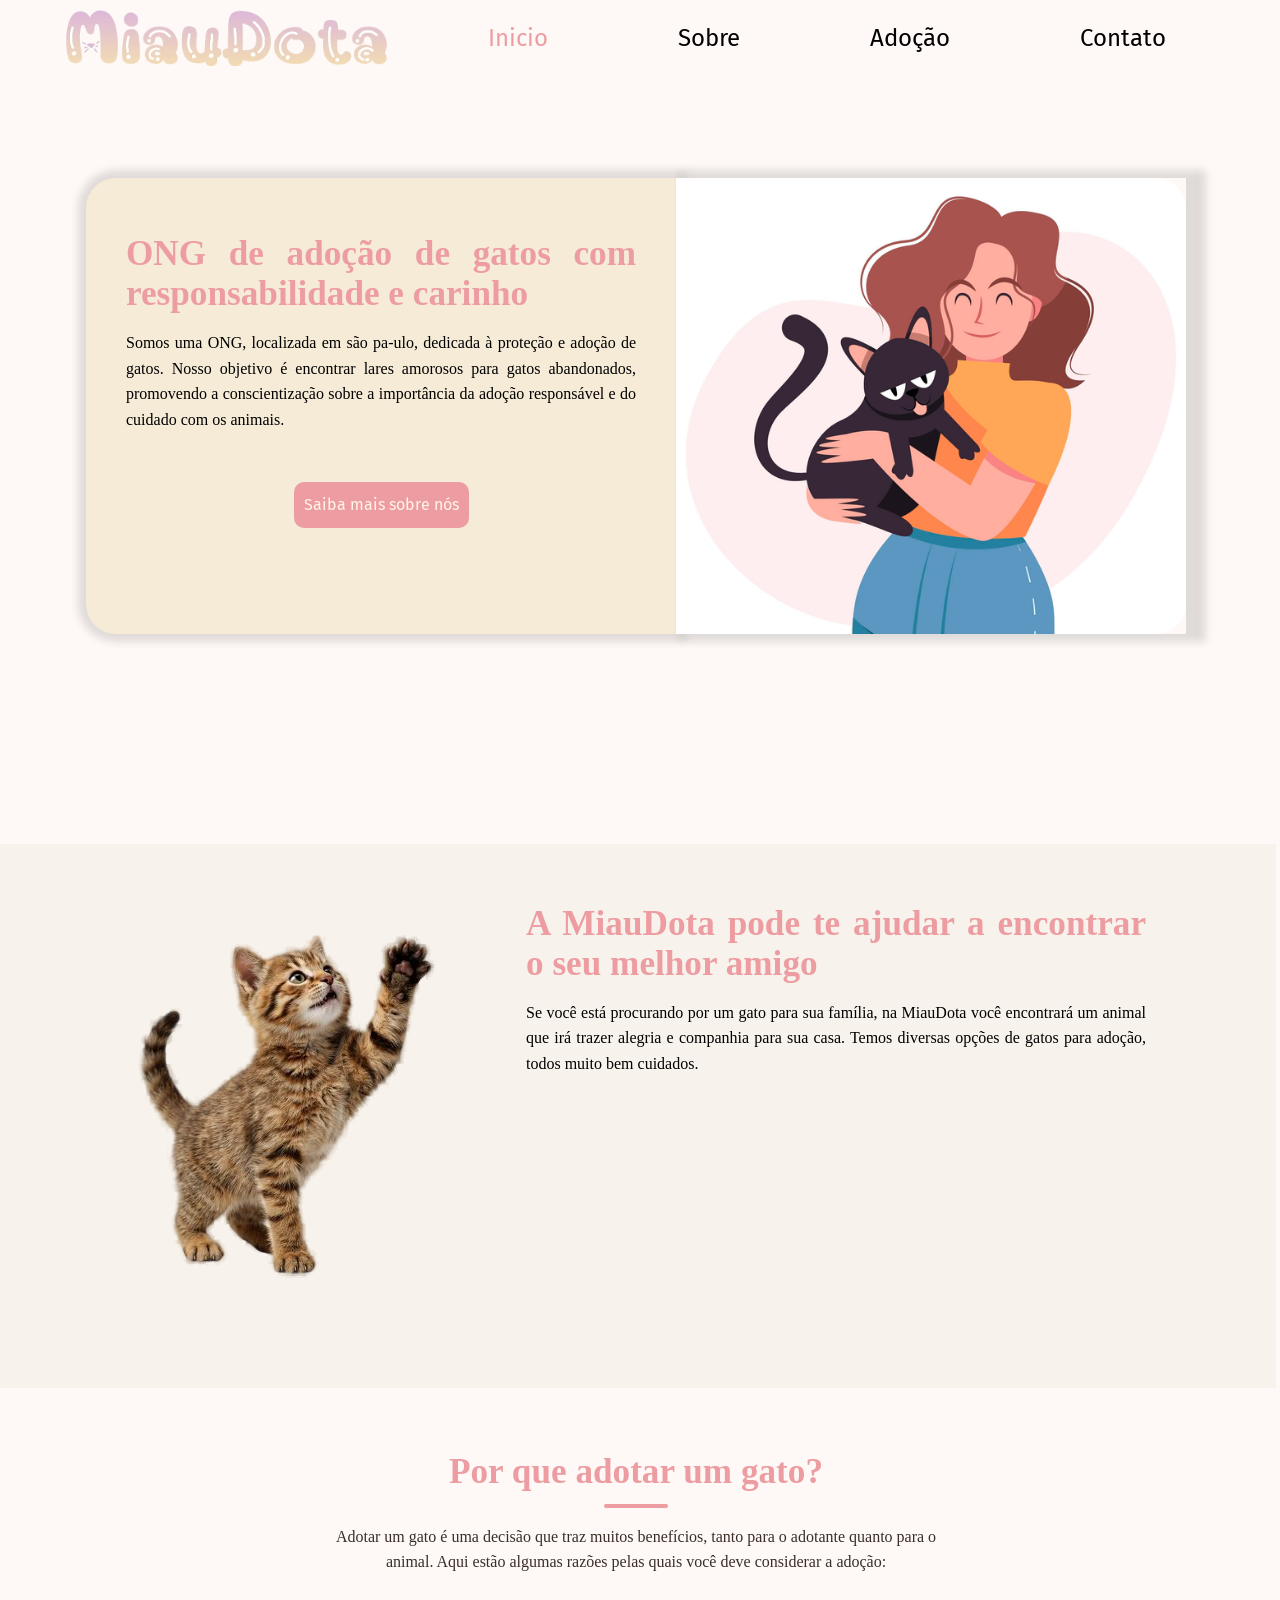
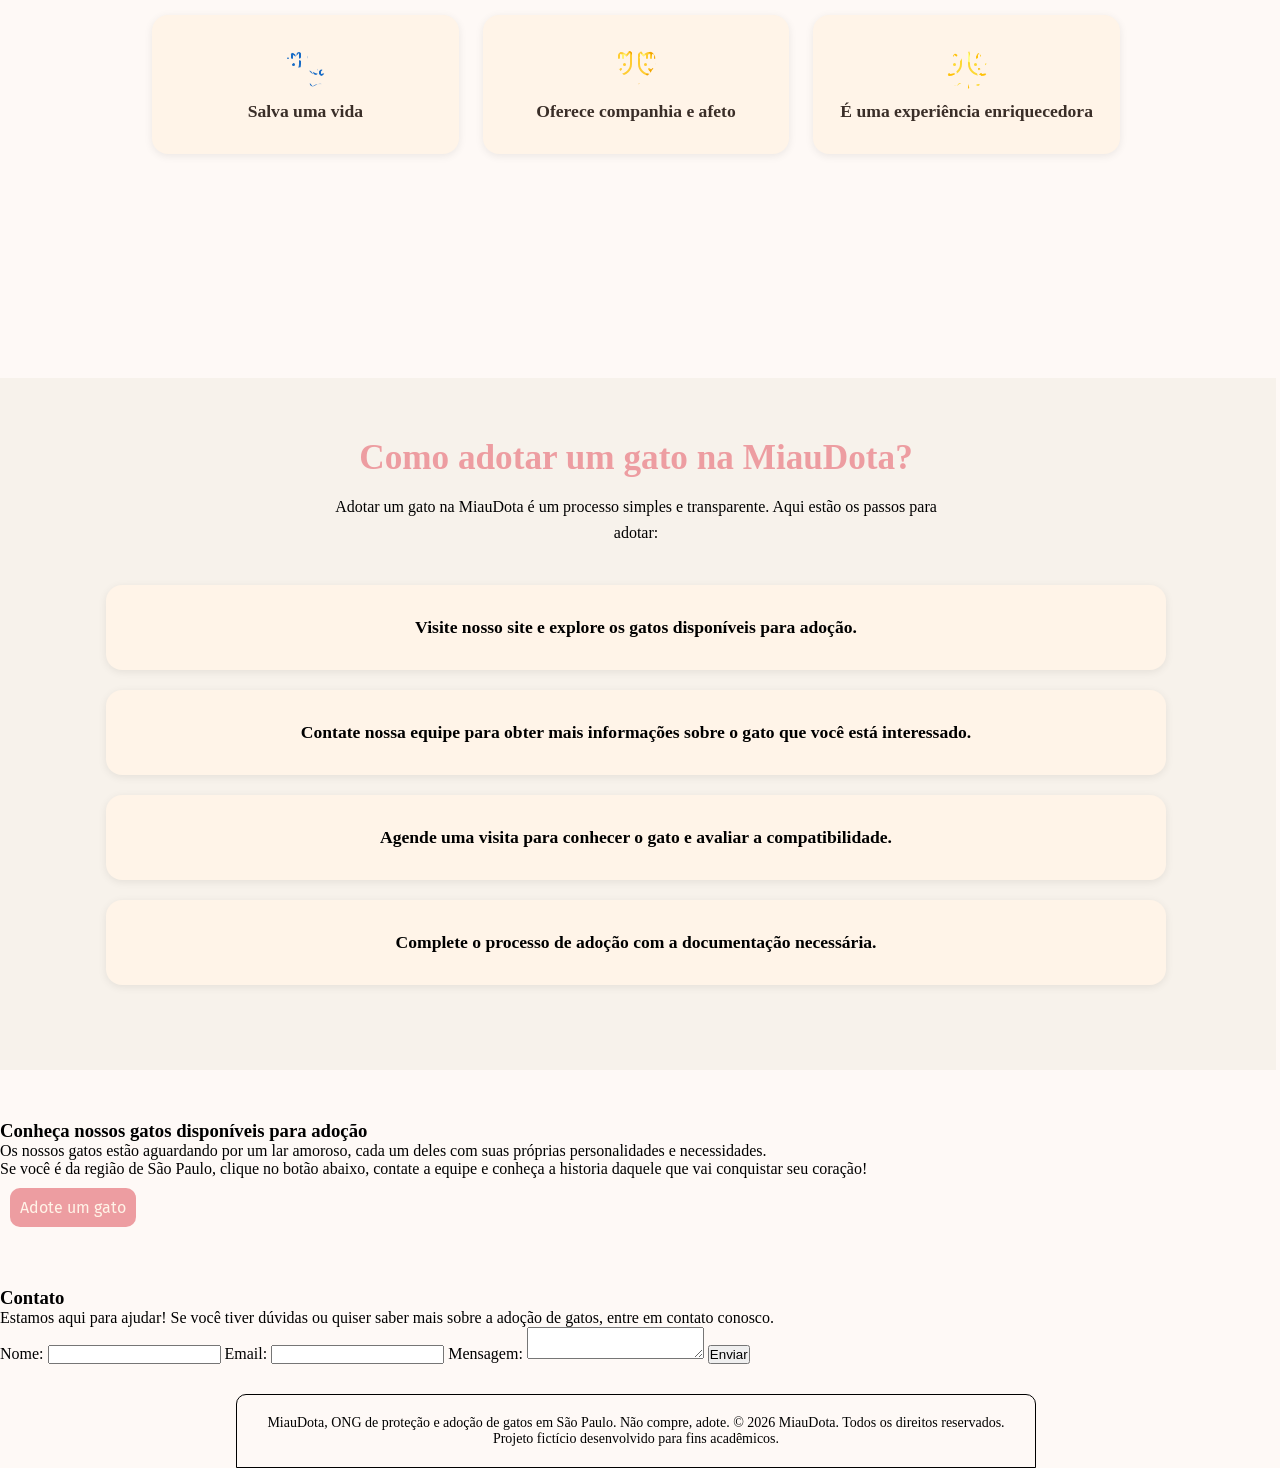
==== index.html @ e454726b "alt2" ====
<!DOCTYPE html>
<html lang="pt-br">
<head>
    <meta charset="UTF-8">
    <meta name="v+iewport" content="width=device-width, initial-scale=1.0">
    <title>Inicio | MiauDota</title>
    <link rel="stylesheet" href="/src/css/paginas/index.css">
    <script src="/src/js/paginas/index.js" defer></script>
</head>
<body>
    <header>
        <nav>
            <ul>
                <a href="/index.html">
                    <img src="src/assets/imagens/MiauDota.png" alt="Logo da MiauDota">
                </a>
                <li><a href="/index.html" id="inicio">Inicio</a></li>
                <li><a href="/src/paginas/sobre.html">Sobre</a></li>
                <li><a href="/src/paginas/adocao.html">Adoção</a></li>
                <li><a href="/src/paginas/contato.html">Contato</a></li>
            </ul>
        </nav>
    </header>
    <main>
        <section id="introducao">
            <div class="caixa-texto">
                <h3>ONG de adoção de gatos com responsabilidade e carinho</h3>
                <p>Somos uma ONG, localizada em são pa-ulo, dedicada à proteção e adoção de gatos. Nosso objetivo é encontrar lares amorosos para gatos abandonados, promovendo a conscientização sobre a importância da adoção responsável e do cuidado com os animais.</p>
                <p><a class="botao-decorativo" href="/src/paginas/sobre.html">Saiba mais sobre nós</a></p>
            </div>
            <div class="caixa-imagem">
                <img src="src/assets/imagens/abraco-gato.png">
            </div>
        </section>
        
        <section id="encontre-amigo">
            <div class="gato-curioso">
                <img src="src/assets/imagens/gato-curioso.jpg" alt="Gato curioso">
            </div>
            <div class="caixa-gato-curioso">
                <h3>A MiauDota pode te ajudar a encontrar o seu melhor amigo</h3>
                <p>Se você está procurando por um gato para sua família, na MiauDota você encontrará um animal que irá trazer alegria e companhia para sua casa. Temos diversas opções de gatos para adoção, todos muito bem cuidados.</p>
            </div>
        </section>

        <section id="por-que-adotar">
            <h3>Por que adotar um gato?</h3>
            <p>Adotar um gato é uma decisão que traz muitos benefícios, tanto para o adotante quanto para o animal. Aqui estão algumas razões pelas quais você deve considerar a adoção:</p>
            <ul>
                <li>Salva uma vida</li>
                <li>Oferece companhia e afeto</li>
                <li>É uma experiência enriquecedora</li>
            </ul>
        </section>

        <section id="como-adotar">
            <h3>Como adotar um gato na MiauDota?</h3>
            <p>Adotar um gato na MiauDota é um processo simples e transparente. Aqui estão os passos para adotar:</p>
            <ol>
                <div class="card">
                    <li>Visite nosso site e explore os gatos disponíveis para adoção.</li>
                </div>
                <div  class="card">
                    <li>Contate nossa equipe para obter mais informações sobre o gato que você está interessado.</li>
                </div>
                <div class="card">
                    <li>Agende uma visita para conhecer o gato e avaliar a compatibilidade.</li>
                </div>
                <div class="card">
                    <li>Complete o processo de adoção com a documentação necessária.</li>
                </div>
            </ol>
        </section>

        <section id="gatos-disponiveis">
            <h3>Conheça nossos gatos disponíveis para adoção</h3>
            <p>Os nossos gatos estão aguardando por um lar amoroso, cada um deles com suas próprias personalidades e necessidades.</p>
            <p>Se você é da região de São Paulo, clique no botão abaixo, contate a equipe e conheça a historia daquele que vai conquistar seu coração!</p>
            <a class="botao-decorativo" href="/src/paginas/adocao.html">Adote um gato</a>
        </section>

        <section id="entrar-contato">
            <h3>Contato</h3>
            <p>Estamos aqui para ajudar! Se você tiver dúvidas ou quiser saber mais sobre a adoção de gatos, entre em contato conosco.</p>
            <form action="/src/paginas/contato.html" method="POST">
                <label for="nome">Nome:</label>
                <input type="text" id="nome" name="nome" required>
                <label for="email">Email:</label>
                <input type="email" id="email" name="email" required>
                <label for="mensagem">Mensagem:</label>
                <textarea id="mensagem" name="mensagem" required></textarea>
                <button type="submit">Enviar</button>
            </form>
        </section>
    </main>
    <footer>
        <div class="final">
            <p id="direito"> MiauDota, ONG de proteção e adoção de gatos em São Paulo. Não compre, adote.
            &copy; 2026 MiauDota. Todos os direitos reservados. Projeto fictício desenvolvido para fins acadêmicos.</p>
        </div>
    </footer>
</body>
---- src/css/paginas/index.css ----
@import url('global.css');

section {
    margin-top: 50px;
}
#introducao{
    max-width: 1200px;
    width: 100%;
    text-align: center;
    margin: 0 auto;
    display: flex;
    border-radius: 40px;
    padding: 50px;
    background-color: transparent;
    position: relative;
}
.caixa-texto {
    flex: 1;
    background-color: var(--cor-cards);
    padding: 40px;
    display: flex;
    flex-direction: column;
    justify-content: center;
    align-items: center;
    text-align: justify;
    border-radius: 30px 0px 0px 30px; 
    box-shadow: 0px 0px 8px 8px var(--cor-sombra);
}
.caixa-texto h3 {
    font-size: clamp(1.6rem, 4vw, 2.2rem);
    margin-bottom: 16px;
    color: var(--cor-titulos);
}
.caixa-texto > p {
    max-width: 640px;
    margin: 0 auto 40px;
    line-height: 1.6;
}
.caixa-imagem {
    flex: 1;
    display: flex;
    box-shadow: 12px 0px 8px 8px var(--cor-sombra);
}
.caixa-imagem > img {
    max-width: 100%;
    height: auto;
    object-fit: cover;
    border-radius: 0px 30px 30px 0px; 
}

/* segunda seção */
#encontre-amigo{
    max-width: 1200px;
    width: 100%;
    text-align: center;
    margin: 10rem auto 0 auto;
    display: flex;
    align-items: flex-start;
    border-radius: 40px;
    padding: 60px 50px 80px 50px;
    background-color: transparent;
    position: relative;
}
#encontre-amigo::before {
    content: "";
    position: absolute;
    top: 0;
    bottom: 0;
    left: 50%;
    transform: translateX(-50%);
    width: 100vw;
    background-color: var(--cor-fundo-segundario);
    z-index: -1;
}
.caixa-gato-curioso {
    flex: 1;
    padding: 0px 40px 40px 40px;
    display: flex;
    flex-direction: column;
    justify-content: flex-start;
    align-items: center;
    text-align: justify;
}
.caixa-gato-curioso h3 {
    font-size: clamp(1.6rem, 4vw, 2.2rem);
    margin-bottom: 16px;
    color: var(--cor-titulos);
}
.caixa-gato-curioso > p {
    max-width: 640px;
    margin: 0 auto 40px;
    line-height: 1.6;
}

/* terceira seção  */
#por-que-adotar {
    max-width: 1000px;
    margin: 0 auto;
    padding: 64px 16px;
    text-align: center;
    color: var(--cor-texto);
}

#por-que-adotar h3 {
    font-size: clamp(1.6rem, 4vw, 2.2rem);
    margin-bottom: 16px;
    color: var(--cor-titulos);
}

#por-que-adotar h3::after {
    content: "";
    display: block;
    width: 64px;
    height: 4px;
    margin: 12px auto 0;
    background: var(--cor-titulos);
    border-radius: 2px;
}

#por-que-adotar > p {
    max-width: 640px;
    margin: 0 auto 40px;
    line-height: 1.6;
}

#por-que-adotar ul {
    list-style: none;
    margin: 0;
    padding: 0;
    display: grid;
    grid-template-columns: repeat(auto-fit, minmax(220px, 1fr));
    gap: 24px;
}

#por-que-adotar li {
    padding: 32px 24px;
    background: var(--cor-fundo-suave);
    border-radius: var(--raio);
    font-size: 1.1rem;
    font-weight: 600;
    box-shadow: 0 2px 8px rgba(0, 0, 0, 0.08);
    transition: transform 0.2s ease, box-shadow 0.2s ease;
}

#por-que-adotar li:hover {
    transform: translateY(-4px);
    box-shadow: 0 8px 20px rgba(0, 0, 0, 0.12);
    background: var(--cor-cards);
}

#por-que-adotar li::before {
    display: block;
    margin-bottom: 12px;
    font-size: 2.2rem;
    -webkit-mask-image: url("/src/assets/imagens/cat.svg");
    mask-image: url("/src/assets/imagens/cat.svg");
}

#por-que-adotar li:nth-child(1)::before { content: "🐾"; }
#por-que-adotar li:nth-child(2)::before { content: "💛"; }
#por-que-adotar li:nth-child(3)::before { content: "🌟"; }

/* quarta seção */
#como-adotar{
    max-width: 1200px;
    width: 100%;
    text-align: center;
    margin: 10rem auto 0 auto;
    border-radius: 40px;
    padding: 60px 50px 65px 50px;
    background-color: transparent;
    position: relative;
}
#como-adotar::before {
    content: "";
    position: absolute;
    top: 0;
    bottom: 0;
    left: 50%;
    transform: translateX(-50%);
    width: 100vw;
    background-color: var(--cor-fundo-segundario);
    z-index: -1;
}
#como-adotar h3 {
    font-size: clamp(1.6rem, 4vw, 2.2rem);
    margin-bottom: 16px;
    color: var(--cor-titulos);
}
#como-adotar > p{
    max-width: 640px;
    margin: 0 auto 40px;
    line-height: 1.6;
}
#como-adotar > ol > li{
    display: flex;
    list-style: none;
    max-width: 640px;
    margin: 0 auto 40px;
    line-height: 1.6;
    position: relative;
}
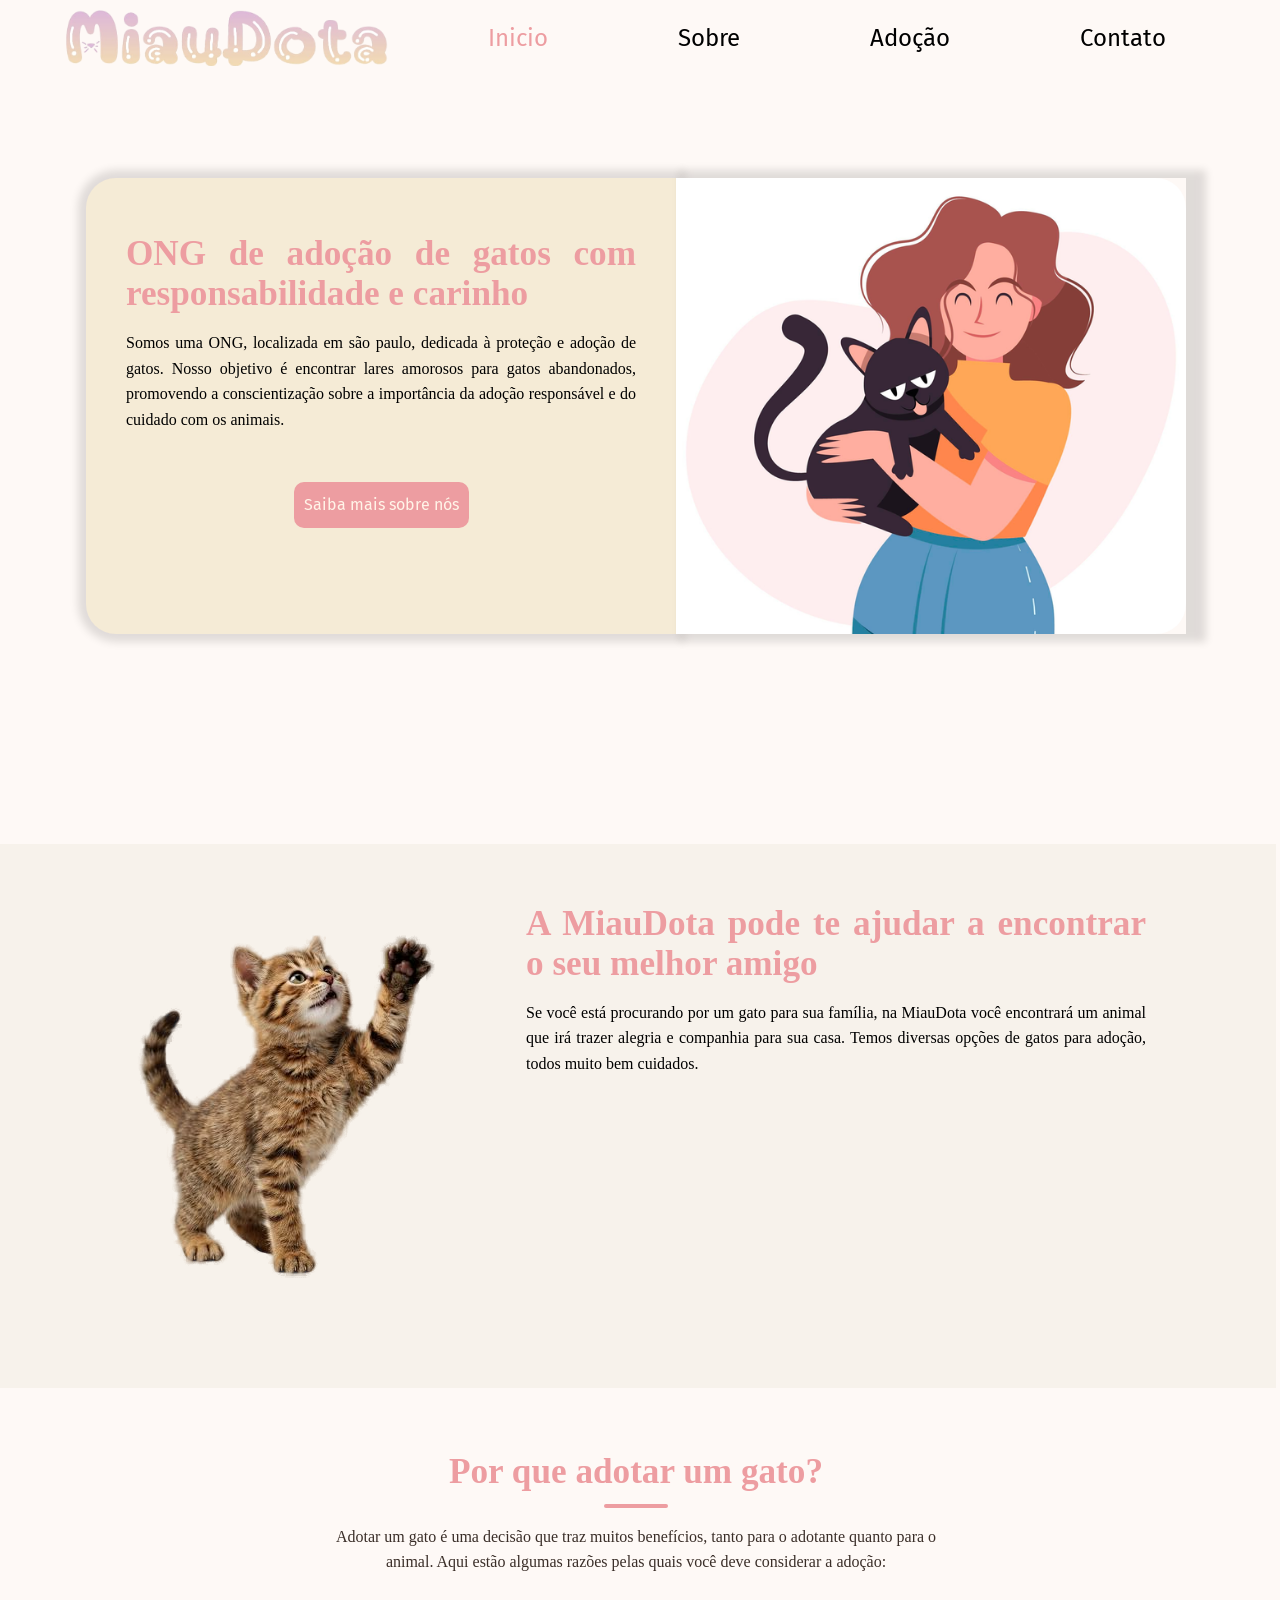
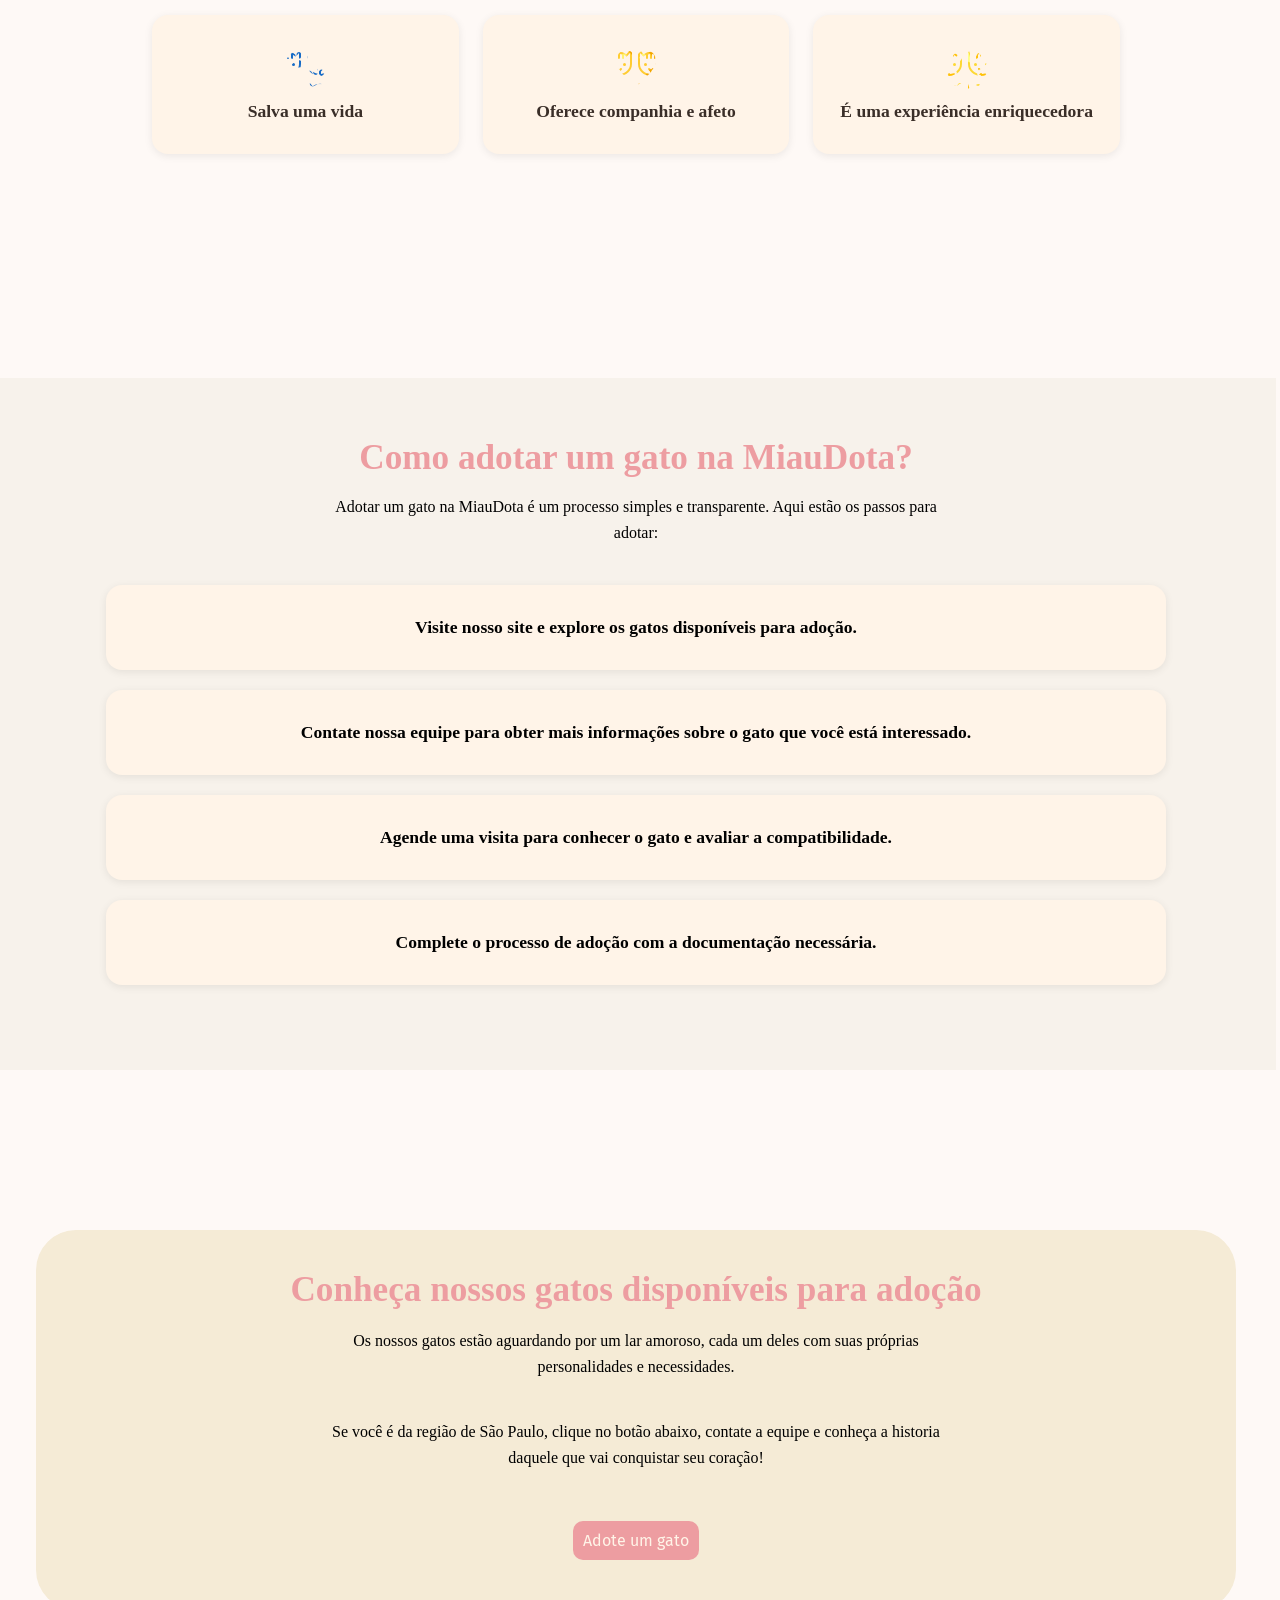
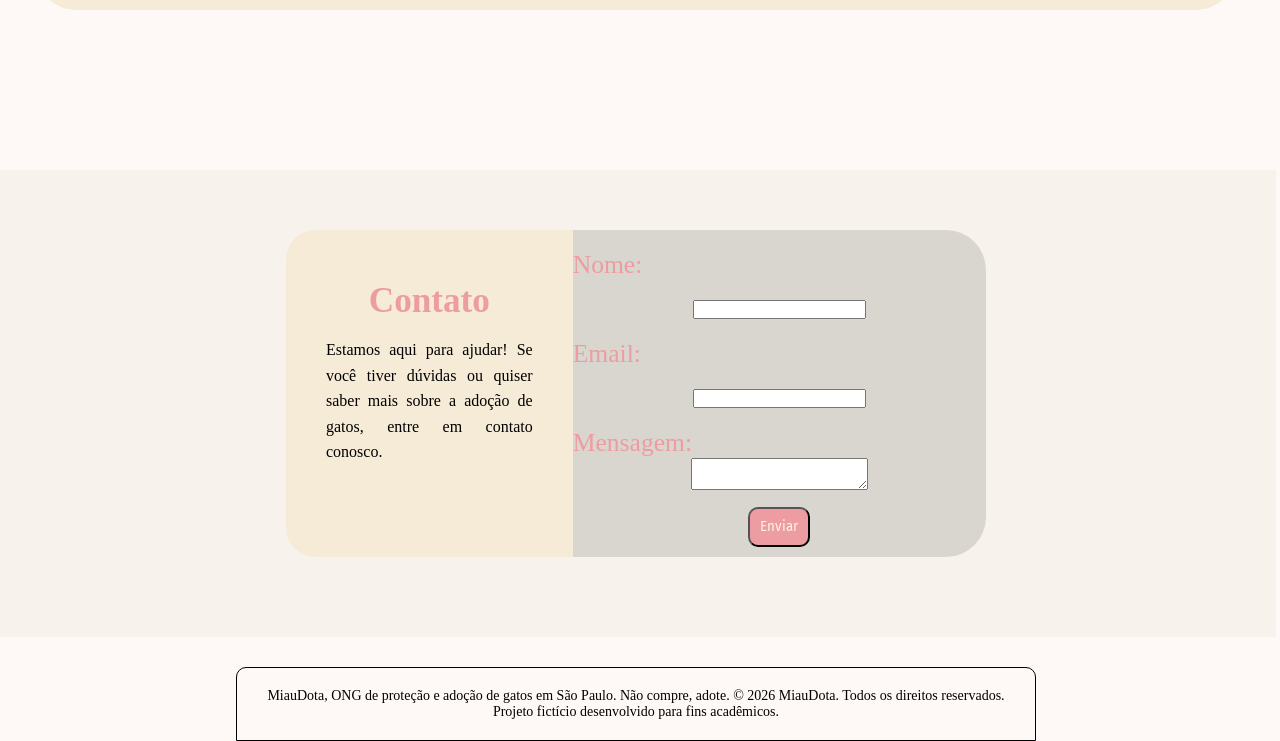
==== commit c78029f2: "mudanca index" ====
--- a/index.html
+++ b/index.html
@@ -2,7 +2,7 @@
 <html lang="pt-br">
 <head>
     <meta charset="UTF-8">
-    <meta name="v+iewport" content="width=device-width, initial-scale=1.0">
+    <meta name="viewport" content="width=device-width, initial-scale=1.0">
     <title>Inicio | MiauDota</title>
     <link rel="stylesheet" href="/src/css/paginas/index.css">
     <script src="/src/js/paginas/index.js" defer></script>
@@ -25,7 +25,7 @@
         <section id="introducao">
             <div class="caixa-texto">
                 <h3>ONG de adoção de gatos com responsabilidade e carinho</h3>
-                <p>Somos uma ONG, localizada em são pa-ulo, dedicada à proteção e adoção de gatos. Nosso objetivo é encontrar lares amorosos para gatos abandonados, promovendo a conscientização sobre a importância da adoção responsável e do cuidado com os animais.</p>
+                <p>Somos uma ONG, localizada em são paulo, dedicada à proteção e adoção de gatos. Nosso objetivo é encontrar lares amorosos para gatos abandonados, promovendo a conscientização sobre a importância da adoção responsável e do cuidado com os animais.</p>
                 <p><a class="botao-decorativo" href="/src/paginas/sobre.html">Saiba mais sobre nós</a></p>
             </div>
             <div class="caixa-imagem">
@@ -80,17 +80,21 @@
         </section>
 
         <section id="entrar-contato">
-            <h3>Contato</h3>
-            <p>Estamos aqui para ajudar! Se você tiver dúvidas ou quiser saber mais sobre a adoção de gatos, entre em contato conosco.</p>
-            <form action="/src/paginas/contato.html" method="POST">
-                <label for="nome">Nome:</label>
-                <input type="text" id="nome" name="nome" required>
-                <label for="email">Email:</label>
-                <input type="email" id="email" name="email" required>
-                <label for="mensagem">Mensagem:</label>
-                <textarea id="mensagem" name="mensagem" required></textarea>
-                <button type="submit">Enviar</button>
-            </form>
+            <div class="caixa-texto">
+                <h3>Contato</h3>
+                <p>Estamos aqui para ajudar! Se você tiver dúvidas ou quiser saber mais sobre a adoção de gatos, entre em contato conosco.</p>
+            </div>
+            <div class="caixa-form">
+                <form action="/src/paginas/contato.html" method="POST">
+                    <label for="nome">Nome:</label>
+                    <input type="text" id="nome" name="nome" required>
+                    <label for="email">Email:</label>
+                    <input type="email" id="email" name="email" required>
+                    <label for="mensagem">Mensagem:</label>
+                    <textarea id="mensagem" name="mensagem" required></textarea><br>
+                    <button type="submit" class="botao-decorativo">Enviar</button>
+                </form>
+            </div>
         </section>
     </main>
     <footer>
--- a/src/css/paginas/index.css
+++ b/src/css/paginas/index.css
@@ -199,4 +199,67 @@
     margin: 0 auto 40px;
     line-height: 1.6;
     position: relative;
-}+}
+
+/* quinta seção */
+#gatos-disponiveis{
+    max-width: 1200px;
+    width: 100%;
+    text-align: center;
+    margin: 10rem auto 0 auto;
+    align-items: flex-start;
+    border-radius: 40px;
+    padding: 40px 30px 40px 30px;
+    background-color: var(--cor-cards);
+    position: relative;
+    
+}
+#gatos-disponiveis > h3 {
+    font-size: clamp(1.6rem, 4vw, 2.2rem);
+    margin-bottom: 18px;
+    color: var(--cor-titulos);
+}
+#gatos-disponiveis > p{
+    max-width: 640px;
+    margin: 0 auto 40px;
+    line-height: 1.6;
+}
+
+/* Ultima seção */
+#entrar-contato{
+    max-width: 800px;
+    width: 100%;
+    display: flex;
+    margin: 10rem auto 0 auto;
+    border-radius: 40px;
+    padding: 60px 50px 80px 50px;
+    background-color: transparent;
+    position: relative; 
+}
+#entrar-contato::after{
+    content: "";
+    position: absolute;
+    top: 0;
+    bottom: 0;
+    left: 50%;
+    transform: translateX(-50%);
+    width: 100vw;
+    background-color: var(--cor-fundo-segundario);
+    z-index: -1;
+}
+#entrar-contato > .caixa-texto{
+    flex: 0.5;
+    box-shadow: 0px 0px 0px 0px;
+}
+.caixa-form{
+    font-size: 1.6rem;
+    text-align: center;
+    flex: 1;
+    background-color: var(--cor-sombra);
+    border-radius: 0px 40px 40px 0px;
+}
+.caixa-form > form > label, .caixa-form > form > input {
+    margin: 20px auto 0px auto;
+    display: flex;
+    color: var(--cor-titulos);
+}
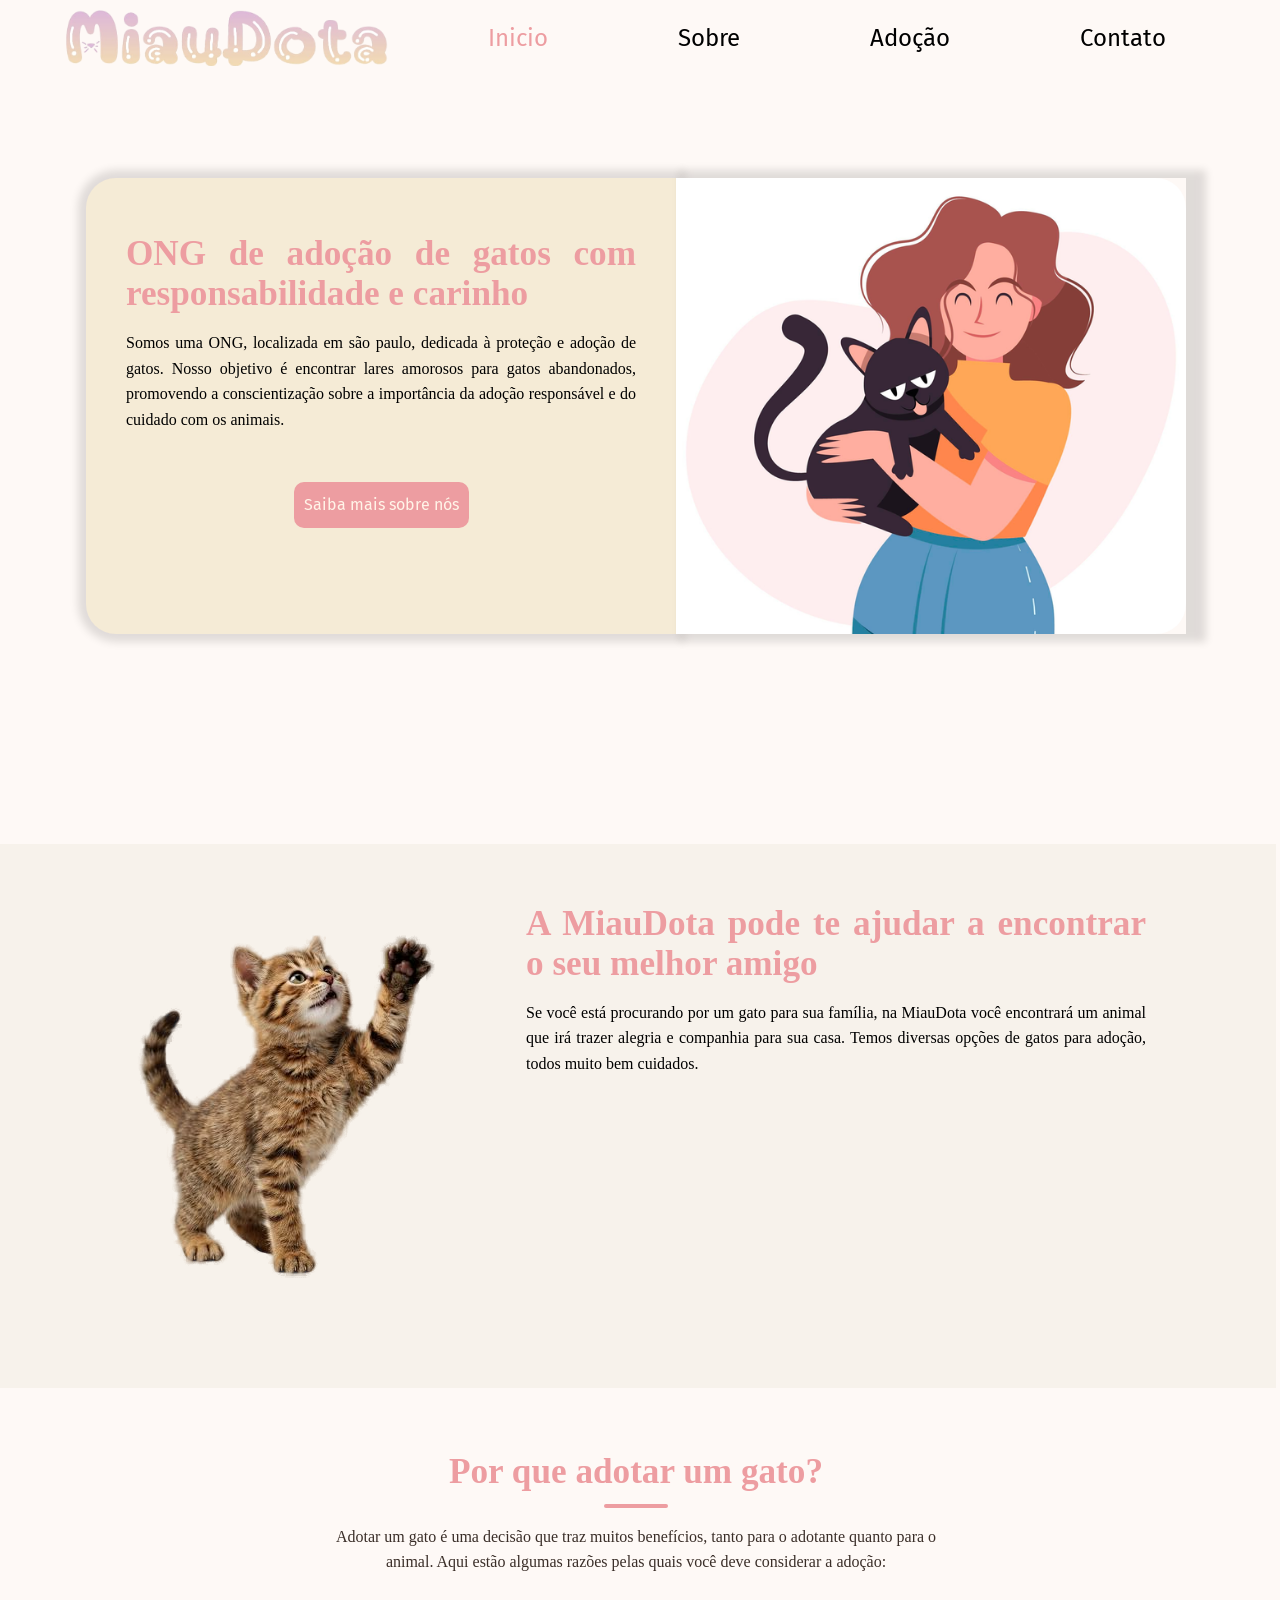
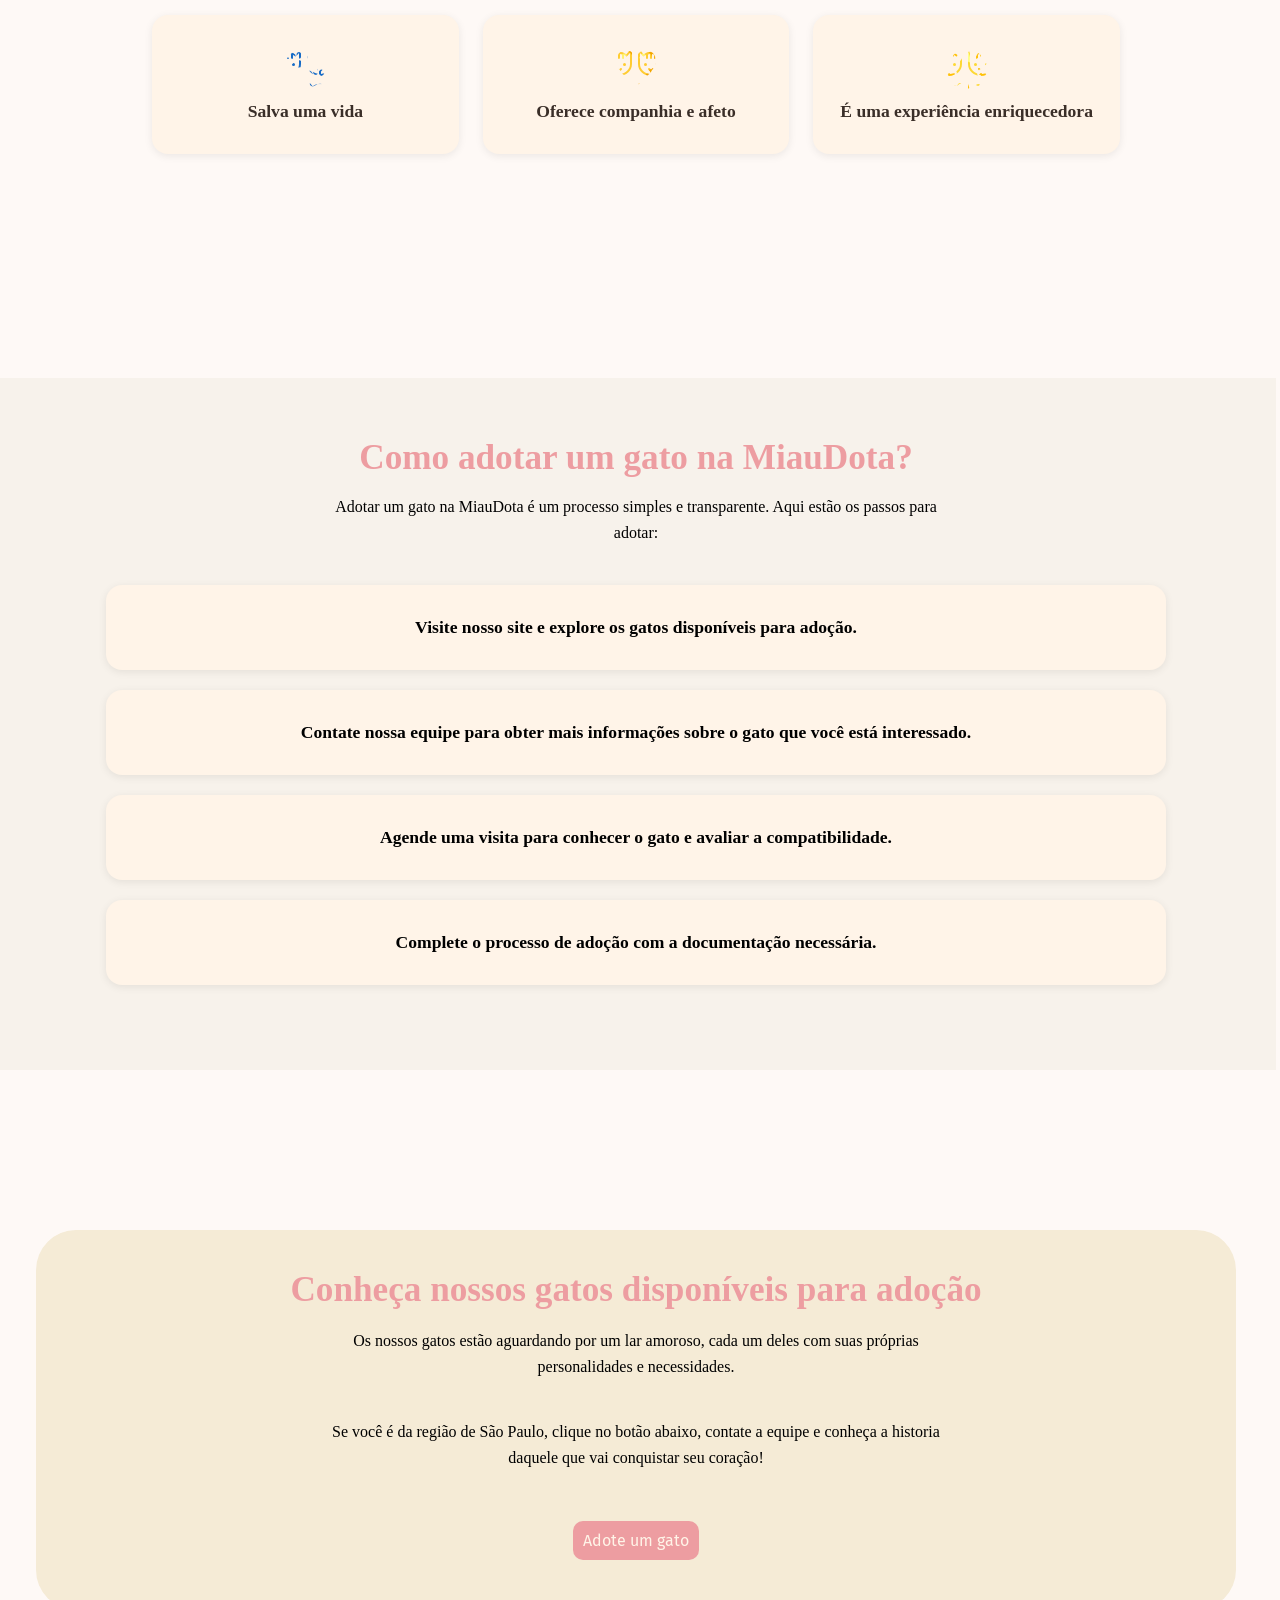
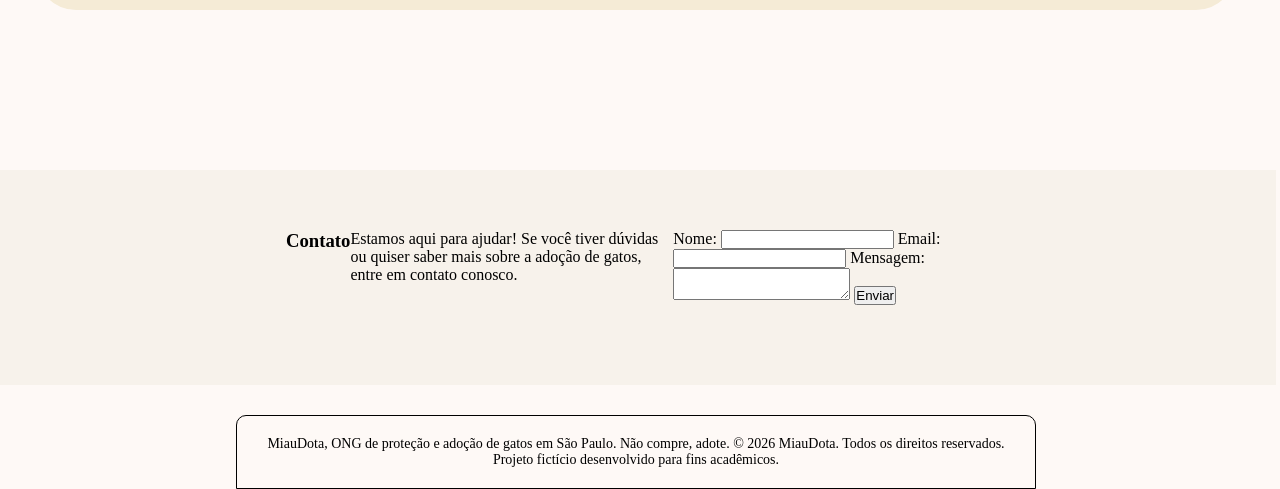
==== commit 51fc4c6b: "Merge branch 'main' into global" ====
--- a/index.html
+++ b/index.html
@@ -4,20 +4,20 @@
     <meta charset="UTF-8">
     <meta name="viewport" content="width=device-width, initial-scale=1.0">
     <title>Inicio | MiauDota</title>
-    <link rel="stylesheet" href="/src/css/paginas/index.css">
-    <script src="/src/js/paginas/index.js" defer></script>
+    <link rel="stylesheet" href="src/css/paginas/index.css">
+    <script src="src/js/paginas/index.js" defer></script>
 </head>
 <body>
     <header>
         <nav>
             <ul>
-                <a href="/index.html">
+                <a href="index.html">
                     <img src="src/assets/imagens/MiauDota.png" alt="Logo da MiauDota">
                 </a>
-                <li><a href="/index.html" id="inicio">Inicio</a></li>
-                <li><a href="/src/paginas/sobre.html">Sobre</a></li>
-                <li><a href="/src/paginas/adocao.html">Adoção</a></li>
-                <li><a href="/src/paginas/contato.html">Contato</a></li>
+                <li><a href="index.html" id="inicio">Inicio</a></li>
+                <li><a href="src/paginas/sobre.html">Sobre</a></li>
+                <li><a href="src/paginas/adocao.html">Adoção</a></li>
+                <li><a href="src/paginas/contato.html">Contato</a></li>
             </ul>
         </nav>
     </header>
@@ -26,7 +26,7 @@
             <div class="caixa-texto">
                 <h3>ONG de adoção de gatos com responsabilidade e carinho</h3>
                 <p>Somos uma ONG, localizada em são paulo, dedicada à proteção e adoção de gatos. Nosso objetivo é encontrar lares amorosos para gatos abandonados, promovendo a conscientização sobre a importância da adoção responsável e do cuidado com os animais.</p>
-                <p><a class="botao-decorativo" href="/src/paginas/sobre.html">Saiba mais sobre nós</a></p>
+                <p><a class="botao-decorativo" href="src/paginas/sobre.html">Saiba mais sobre nós</a></p>
             </div>
             <div class="caixa-imagem">
                 <img src="src/assets/imagens/abraco-gato.png">
@@ -76,25 +76,21 @@
             <h3>Conheça nossos gatos disponíveis para adoção</h3>
             <p>Os nossos gatos estão aguardando por um lar amoroso, cada um deles com suas próprias personalidades e necessidades.</p>
             <p>Se você é da região de São Paulo, clique no botão abaixo, contate a equipe e conheça a historia daquele que vai conquistar seu coração!</p>
-            <a class="botao-decorativo" href="/src/paginas/adocao.html">Adote um gato</a>
+            <a class="botao-decorativo" href="src/paginas/adocao.html">Adote um gato</a>
         </section>
 
         <section id="entrar-contato">
-            <div class="caixa-texto">
-                <h3>Contato</h3>
-                <p>Estamos aqui para ajudar! Se você tiver dúvidas ou quiser saber mais sobre a adoção de gatos, entre em contato conosco.</p>
-            </div>
-            <div class="caixa-form">
-                <form action="/src/paginas/contato.html" method="POST">
-                    <label for="nome">Nome:</label>
-                    <input type="text" id="nome" name="nome" required>
-                    <label for="email">Email:</label>
-                    <input type="email" id="email" name="email" required>
-                    <label for="mensagem">Mensagem:</label>
-                    <textarea id="mensagem" name="mensagem" required></textarea><br>
-                    <button type="submit" class="botao-decorativo">Enviar</button>
-                </form>
-            </div>
+            <h3>Contato</h3>
+            <p>Estamos aqui para ajudar! Se você tiver dúvidas ou quiser saber mais sobre a adoção de gatos, entre em contato conosco.</p>
+            <form action="/src/paginas/contato.html" method="POST">
+                <label for="nome">Nome:</label>
+                <input type="text" id="nome" name="nome" required>
+                <label for="email">Email:</label>
+                <input type="email" id="email" name="email" required>
+                <label for="mensagem">Mensagem:</label>
+                <textarea id="mensagem" name="mensagem" required></textarea>
+                <button type="submit">Enviar</button>
+            </form>
         </section>
     </main>
     <footer>
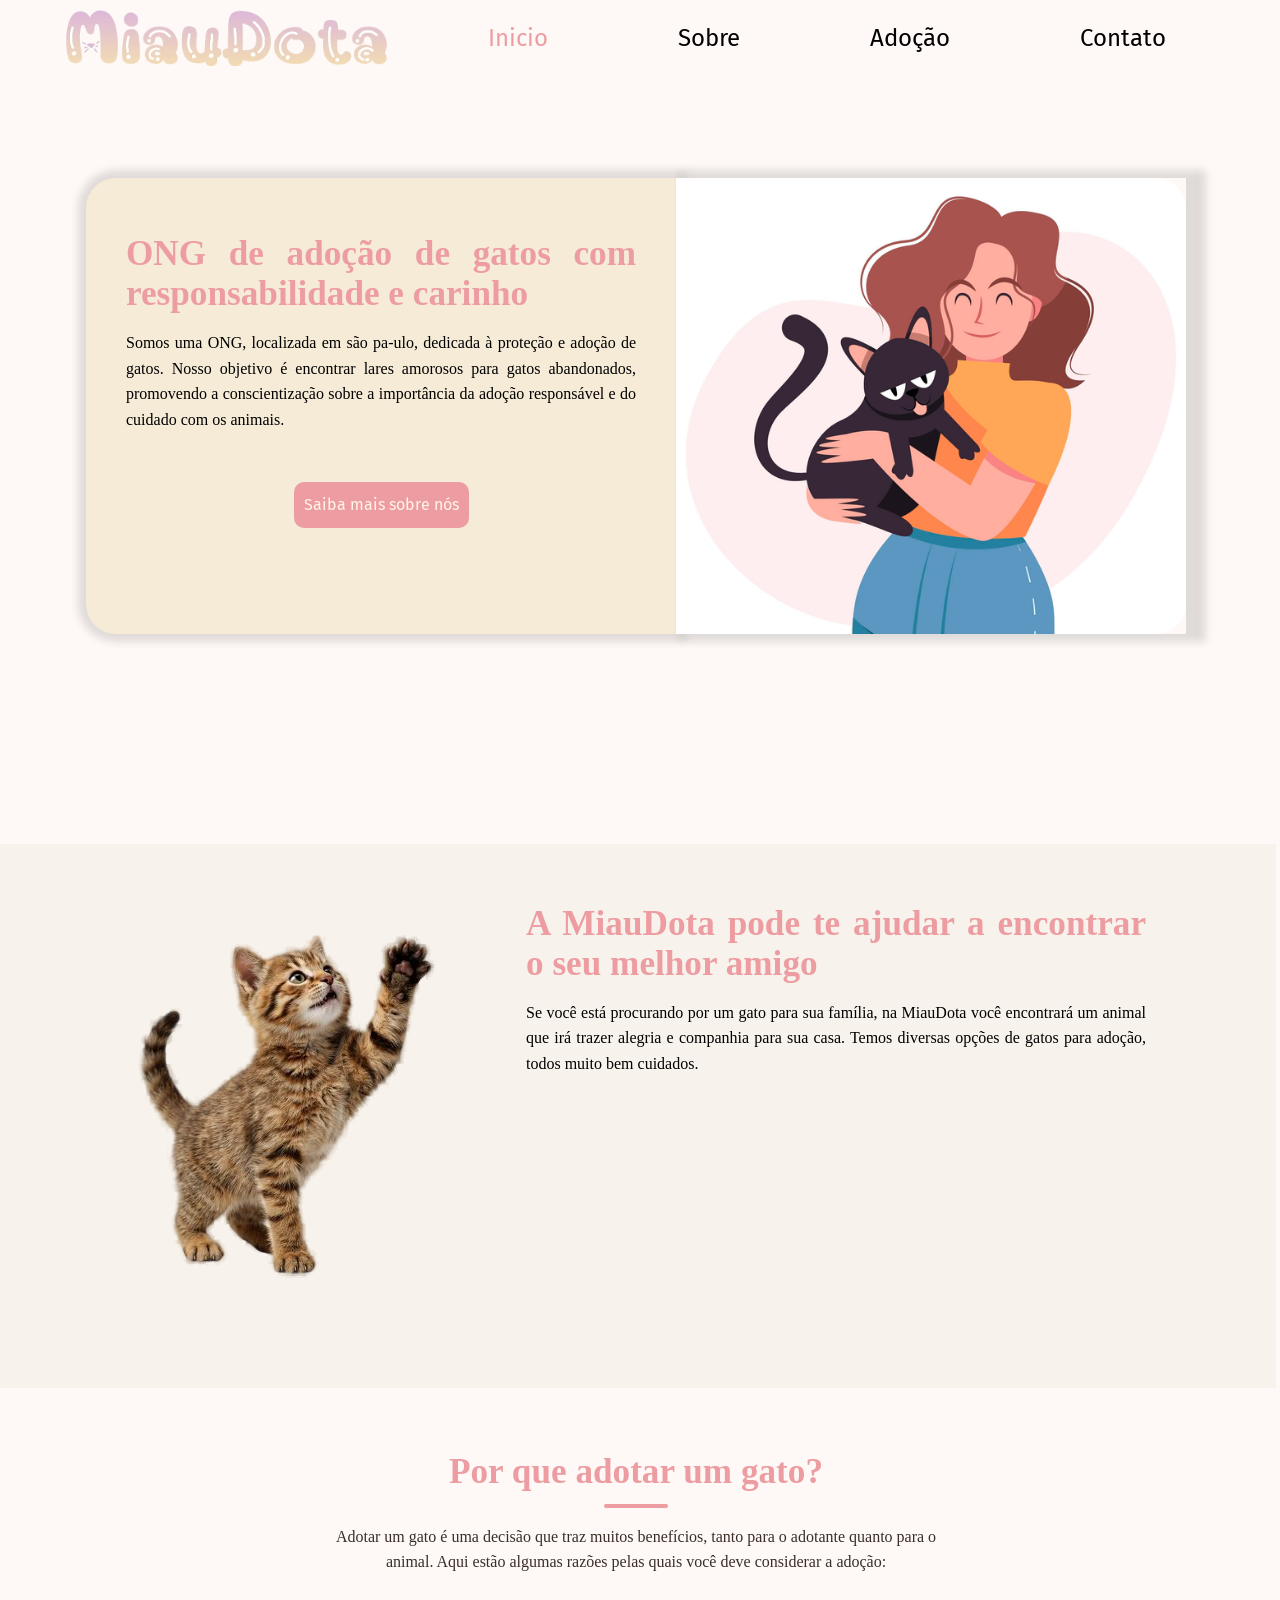
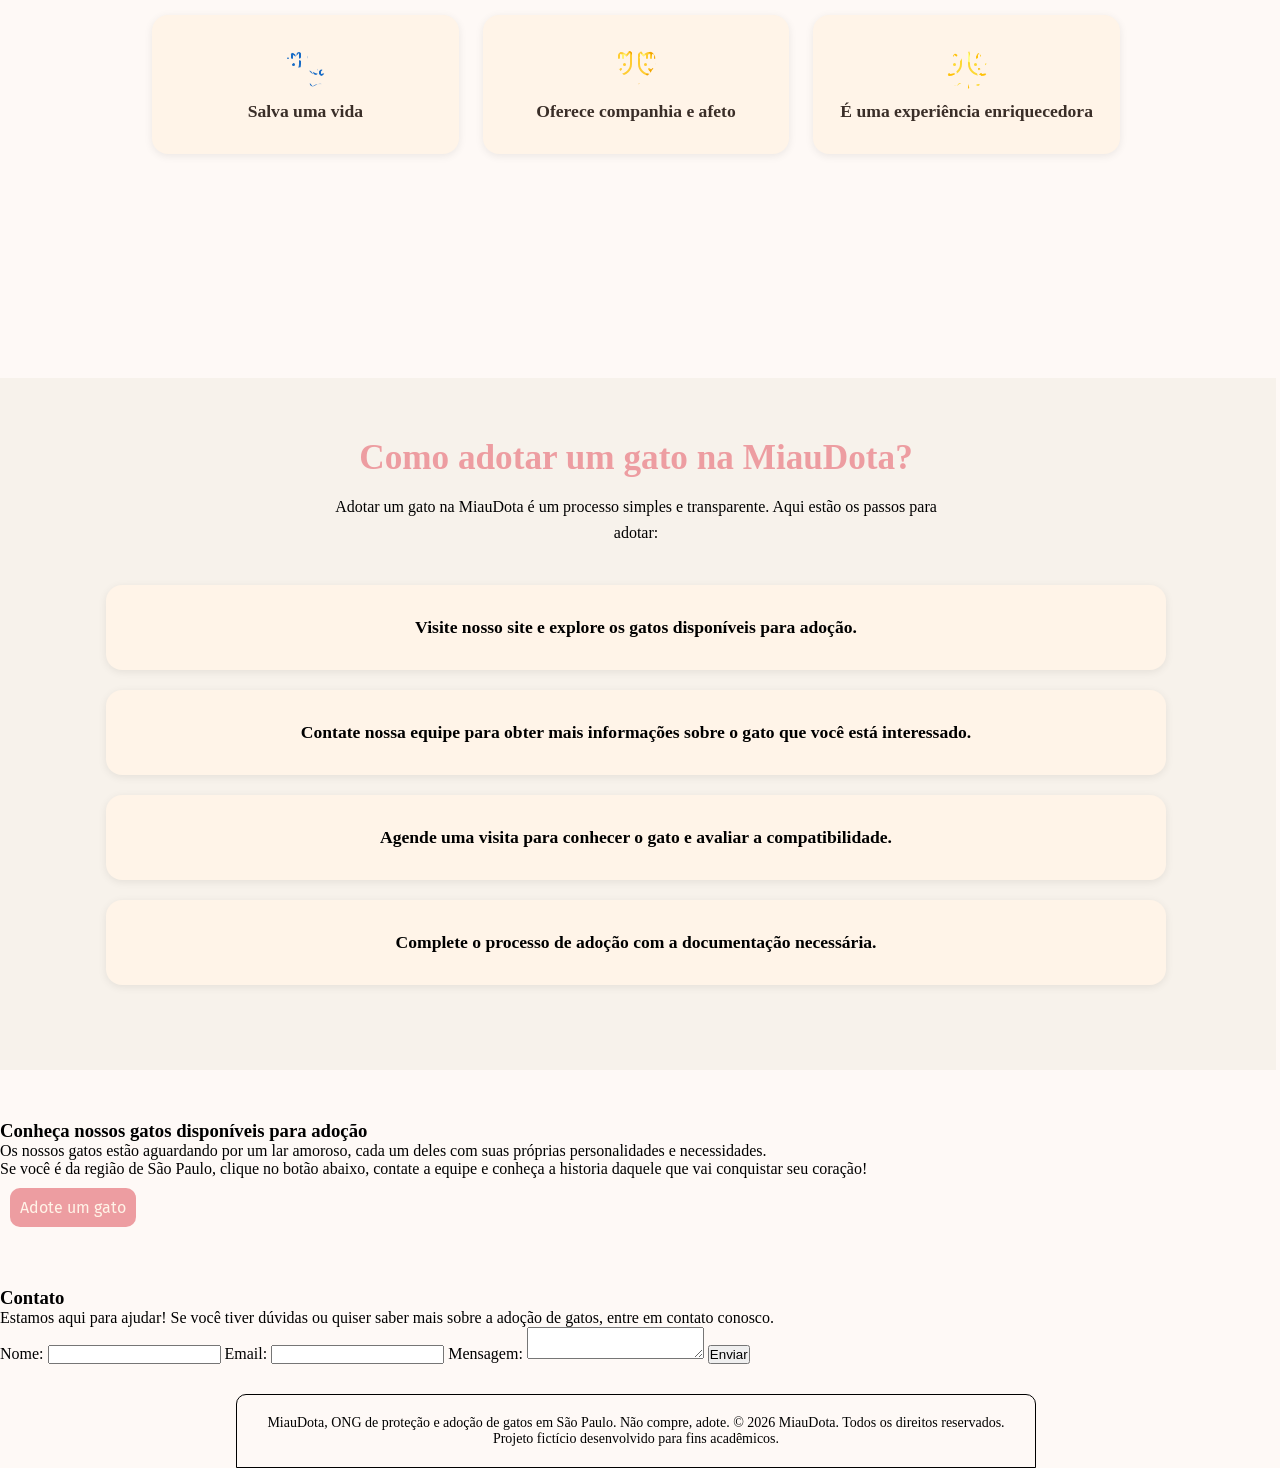
==== commit 70502592: "Merge branch 'main' into alt" ====
--- a/index.html
+++ b/index.html
@@ -2,7 +2,7 @@
 <html lang="pt-br">
 <head>
     <meta charset="UTF-8">
-    <meta name="viewport" content="width=device-width, initial-scale=1.0">
+    <meta name="v+iewport" content="width=device-width, initial-scale=1.0">
     <title>Inicio | MiauDota</title>
     <link rel="stylesheet" href="src/css/paginas/index.css">
     <script src="src/js/paginas/index.js" defer></script>
@@ -25,8 +25,8 @@
         <section id="introducao">
             <div class="caixa-texto">
                 <h3>ONG de adoção de gatos com responsabilidade e carinho</h3>
-                <p>Somos uma ONG, localizada em são paulo, dedicada à proteção e adoção de gatos. Nosso objetivo é encontrar lares amorosos para gatos abandonados, promovendo a conscientização sobre a importância da adoção responsável e do cuidado com os animais.</p>
-                <p><a class="botao-decorativo" href="src/paginas/sobre.html">Saiba mais sobre nós</a></p>
+                <p>Somos uma ONG, localizada em são pa-ulo, dedicada à proteção e adoção de gatos. Nosso objetivo é encontrar lares amorosos para gatos abandonados, promovendo a conscientização sobre a importância da adoção responsável e do cuidado com os animais.</p>
+                <p><a class="botao-decorativo" href="/src/paginas/sobre.html">Saiba mais sobre nós</a></p>
             </div>
             <div class="caixa-imagem">
                 <img src="src/assets/imagens/abraco-gato.png">
@@ -76,7 +76,7 @@
             <h3>Conheça nossos gatos disponíveis para adoção</h3>
             <p>Os nossos gatos estão aguardando por um lar amoroso, cada um deles com suas próprias personalidades e necessidades.</p>
             <p>Se você é da região de São Paulo, clique no botão abaixo, contate a equipe e conheça a historia daquele que vai conquistar seu coração!</p>
-            <a class="botao-decorativo" href="src/paginas/adocao.html">Adote um gato</a>
+            <a class="botao-decorativo" href="/src/paginas/adocao.html">Adote um gato</a>
         </section>
 
         <section id="entrar-contato">
--- a/src/css/paginas/index.css
+++ b/src/css/paginas/index.css
@@ -200,66 +200,3 @@
     line-height: 1.6;
     position: relative;
 }
-
-/* quinta seção */
-#gatos-disponiveis{
-    max-width: 1200px;
-    width: 100%;
-    text-align: center;
-    margin: 10rem auto 0 auto;
-    align-items: flex-start;
-    border-radius: 40px;
-    padding: 40px 30px 40px 30px;
-    background-color: var(--cor-cards);
-    position: relative;
-    
-}
-#gatos-disponiveis > h3 {
-    font-size: clamp(1.6rem, 4vw, 2.2rem);
-    margin-bottom: 18px;
-    color: var(--cor-titulos);
-}
-#gatos-disponiveis > p{
-    max-width: 640px;
-    margin: 0 auto 40px;
-    line-height: 1.6;
-}
-
-/* Ultima seção */
-#entrar-contato{
-    max-width: 800px;
-    width: 100%;
-    display: flex;
-    margin: 10rem auto 0 auto;
-    border-radius: 40px;
-    padding: 60px 50px 80px 50px;
-    background-color: transparent;
-    position: relative; 
-}
-#entrar-contato::after{
-    content: "";
-    position: absolute;
-    top: 0;
-    bottom: 0;
-    left: 50%;
-    transform: translateX(-50%);
-    width: 100vw;
-    background-color: var(--cor-fundo-segundario);
-    z-index: -1;
-}
-#entrar-contato > .caixa-texto{
-    flex: 0.5;
-    box-shadow: 0px 0px 0px 0px;
-}
-.caixa-form{
-    font-size: 1.6rem;
-    text-align: center;
-    flex: 1;
-    background-color: var(--cor-sombra);
-    border-radius: 0px 40px 40px 0px;
-}
-.caixa-form > form > label, .caixa-form > form > input {
-    margin: 20px auto 0px auto;
-    display: flex;
-    color: var(--cor-titulos);
-}
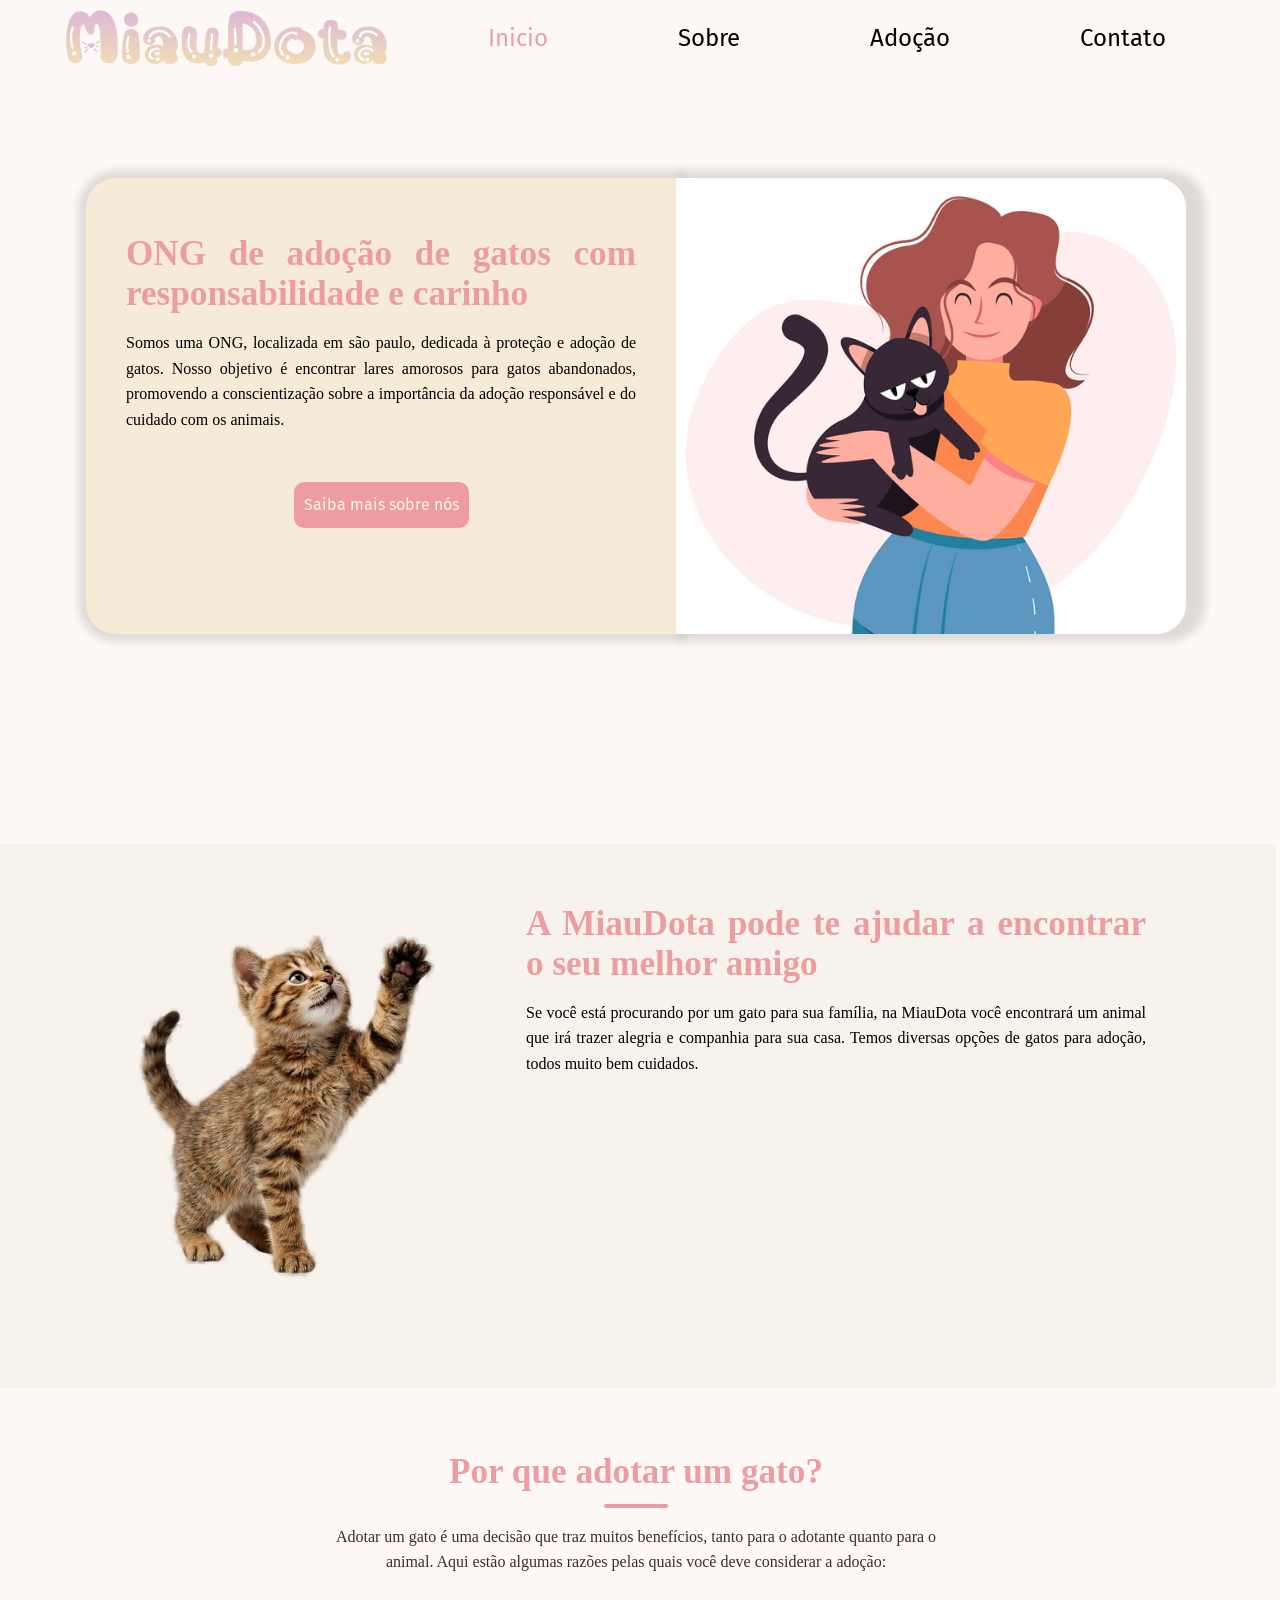
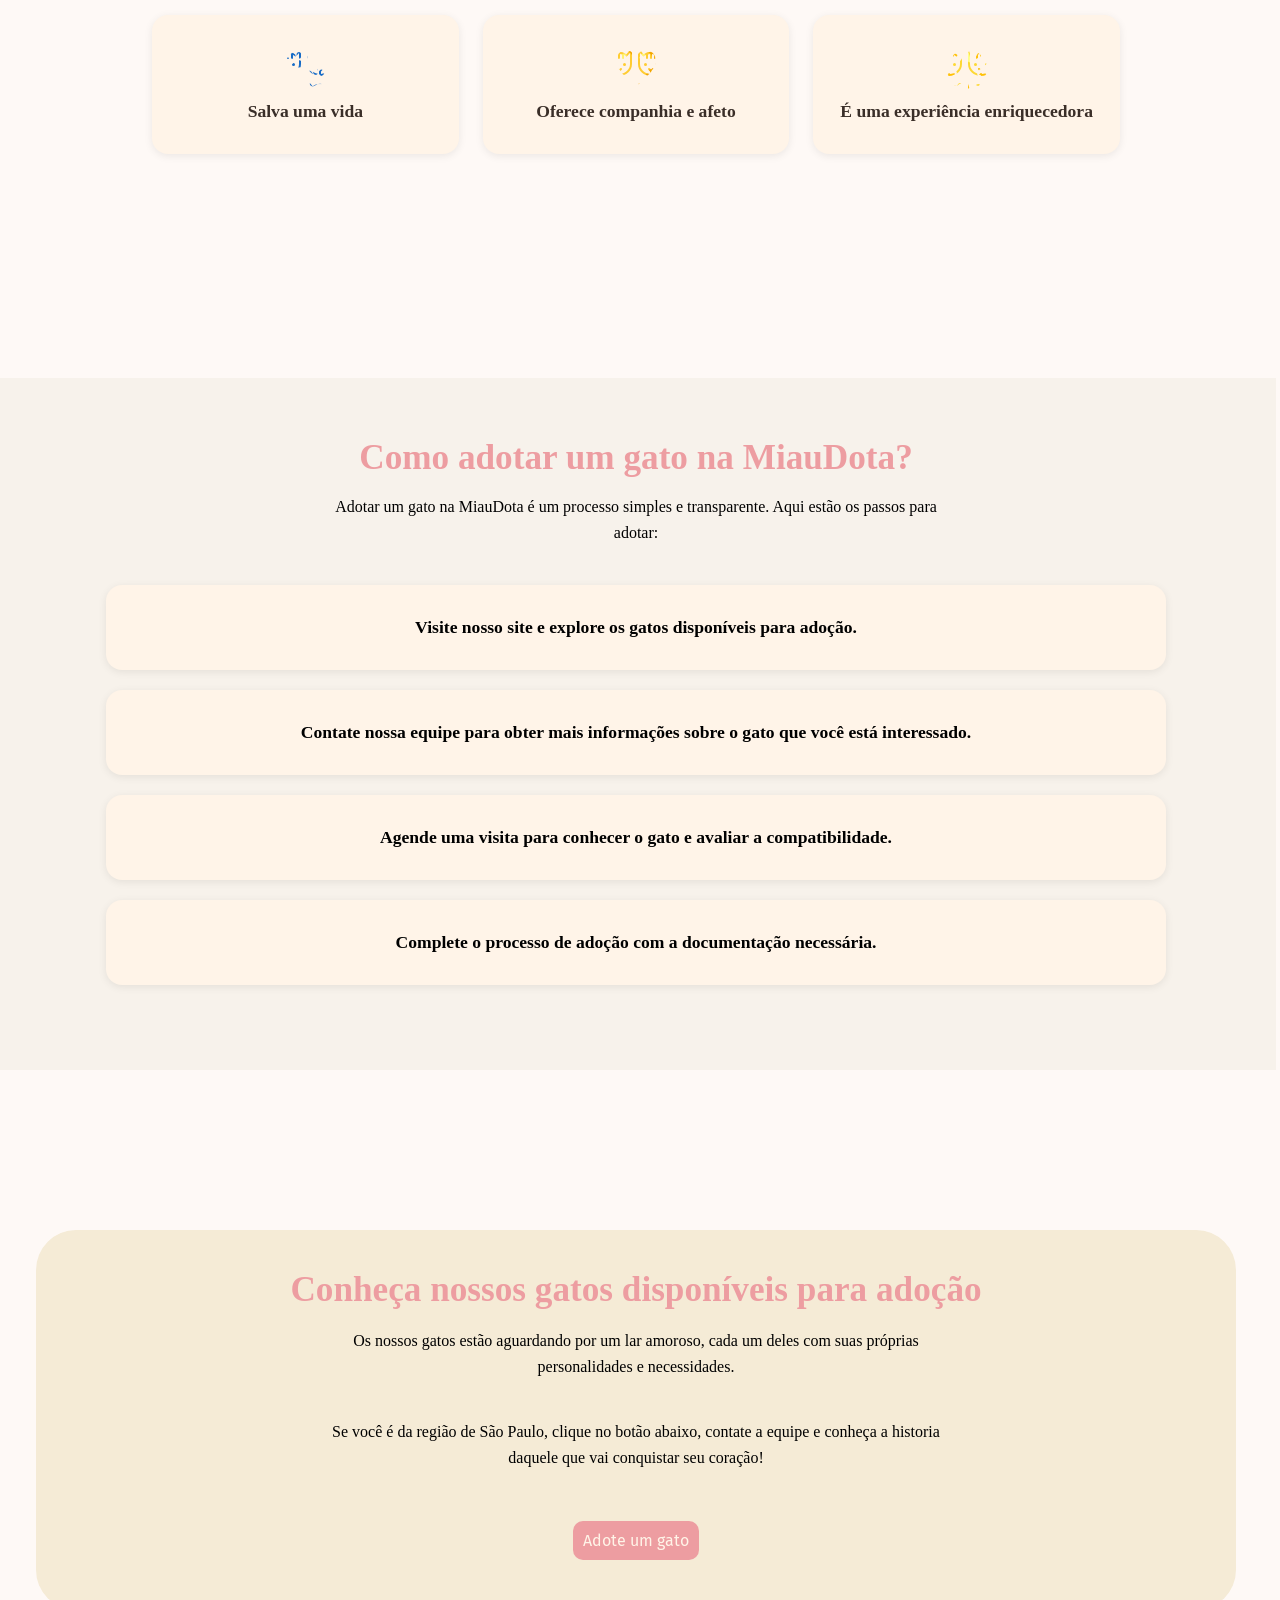
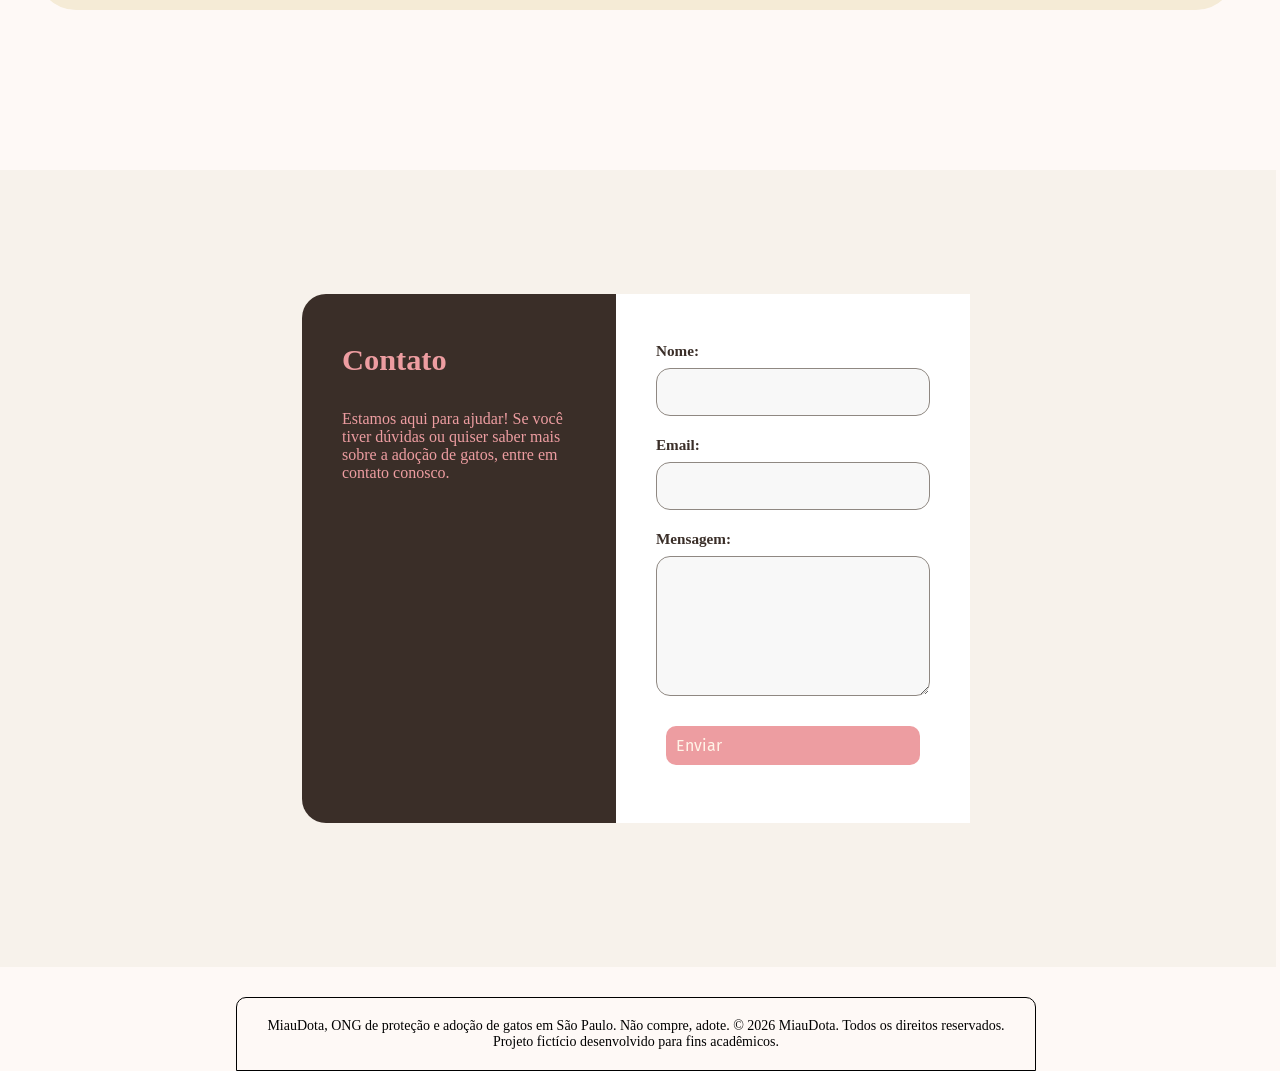
==== commit f70fb029: "parte quase final index" ====
--- a/index.html
+++ b/index.html
@@ -2,7 +2,7 @@
 <html lang="pt-br">
 <head>
     <meta charset="UTF-8">
-    <meta name="v+iewport" content="width=device-width, initial-scale=1.0">
+    <meta name="viewport" content="width=device-width, initial-scale=1.0">
     <title>Inicio | MiauDota</title>
     <link rel="stylesheet" href="src/css/paginas/index.css">
     <script src="src/js/paginas/index.js" defer></script>
@@ -25,8 +25,8 @@
         <section id="introducao">
             <div class="caixa-texto">
                 <h3>ONG de adoção de gatos com responsabilidade e carinho</h3>
-                <p>Somos uma ONG, localizada em são pa-ulo, dedicada à proteção e adoção de gatos. Nosso objetivo é encontrar lares amorosos para gatos abandonados, promovendo a conscientização sobre a importância da adoção responsável e do cuidado com os animais.</p>
-                <p><a class="botao-decorativo" href="/src/paginas/sobre.html">Saiba mais sobre nós</a></p>
+                <p>Somos uma ONG, localizada em são paulo, dedicada à proteção e adoção de gatos. Nosso objetivo é encontrar lares amorosos para gatos abandonados, promovendo a conscientização sobre a importância da adoção responsável e do cuidado com os animais.</p>
+                <p><a class="botao-decorativo" href="src/paginas/sobre.html">Saiba mais sobre nós</a></p>
             </div>
             <div class="caixa-imagem">
                 <img src="src/assets/imagens/abraco-gato.png">
@@ -76,21 +76,33 @@
             <h3>Conheça nossos gatos disponíveis para adoção</h3>
             <p>Os nossos gatos estão aguardando por um lar amoroso, cada um deles com suas próprias personalidades e necessidades.</p>
             <p>Se você é da região de São Paulo, clique no botão abaixo, contate a equipe e conheça a historia daquele que vai conquistar seu coração!</p>
-            <a class="botao-decorativo" href="/src/paginas/adocao.html">Adote um gato</a>
+            <a class="botao-decorativo" href="src/paginas/adocao.html">Adote um gato</a>
         </section>
 
         <section id="entrar-contato">
-            <h3>Contato</h3>
-            <p>Estamos aqui para ajudar! Se você tiver dúvidas ou quiser saber mais sobre a adoção de gatos, entre em contato conosco.</p>
-            <form action="/src/paginas/contato.html" method="POST">
-                <label for="nome">Nome:</label>
-                <input type="text" id="nome" name="nome" required>
-                <label for="email">Email:</label>
-                <input type="email" id="email" name="email" required>
-                <label for="mensagem">Mensagem:</label>
-                <textarea id="mensagem" name="mensagem" required></textarea>
-                <button type="submit">Enviar</button>
-            </form>
+            <div class="contato-geral">
+                <div class="contato-cartao">
+                    <div class="contato-assunto">
+                    <h3>Contato</h3>
+                    <p>Estamos aqui para ajudar! Se você tiver dúvidas ou quiser saber mais sobre a adoção de gatos, entre em contato conosco.</p>
+                    </div>
+                </div>
+                <form class="contato-form" action="/src/paginas/contato.html" method="POST">
+                    <div class="contato-campo">
+                        <label for="nome">Nome:</label>
+                        <input type="text" id="nome" name="nome" required>
+                    </div>
+                    <div class="contato-campo">
+                        <label for="email">Email:</label>
+                        <input type="email" id="email" name="email" required>
+                    </div>
+                    <div class="contato-campo">
+                        <label for="mensagem">Mensagem:</label>
+                        <textarea id="mensagem" name="mensagem" required></textarea>
+                    </div>
+                    <a class="botao-decorativo" href="src/paginas/contato.html/#formulario">Enviar</a>
+                </form>
+            </div>
         </section>
     </main>
     <footer>
--- a/src/css/paginas/index.css
+++ b/src/css/paginas/index.css
@@ -40,12 +40,13 @@
     flex: 1;
     display: flex;
     box-shadow: 12px 0px 8px 8px var(--cor-sombra);
+    border-radius: 0px 30px 30px 0px;
+    overflow: hidden;
 }
 .caixa-imagem > img {
     max-width: 100%;
     height: auto;
-    object-fit: cover;
-    border-radius: 0px 30px 30px 0px; 
+    object-fit: cover; 
 }
 
 /* segunda seção */
@@ -200,3 +201,158 @@
     line-height: 1.6;
     position: relative;
 }
+
+/* quinta seção */
+#gatos-disponiveis{
+    max-width: 1200px;
+    width: 100%;
+    text-align: center;
+    margin: 10rem auto 0 auto;
+    align-items: flex-start;
+    border-radius: 40px;
+    padding: 40px 30px 40px 30px;
+    background-color: var(--cor-cards);
+    position: relative;
+    
+}
+#gatos-disponiveis > h3 {
+    font-size: clamp(1.6rem, 4vw, 2.2rem);
+    margin-bottom: 18px;
+    color: var(--cor-titulos);
+}
+#gatos-disponiveis > p{
+    max-width: 640px;
+    margin: 0 auto 40px;
+    line-height: 1.6;
+}
+
+/* Ultima seção */
+#entrar-contato{
+    max-width: 800px;
+    width: 100%;
+    display: flex;
+    margin: 10rem auto 0 auto;
+    border-radius: 40px;
+    padding: 60px 50px 80px 50px;
+    background-color: transparent;
+    position: relative;
+    --contato-painel: var(--cor-texto, #3a2e28);          /* fundo do painel escuro */
+    --contato-destaque: var(--cor-principal, #f28c38);    /* título sobre fundo escuro */
+    --contato-destaque-escuro: #b45309;                   /* botão e links sobre fundo claro */
+    --contato-destaque-hover: #92400e;
+    --contato-fundo: var(--cor-fundo-suave, #fff4e8);
+    --contato-campo-fundo: #f8f8f8;
+    --contato-borda: #8f8882;
+    --contato-texto-suave: #6b645e;
+    --contato-erro: #b42318;
+    --contato-raio: 24px;
+}
+#entrar-contato::after{
+    content: "";
+    position: absolute;
+    top: 0;
+    bottom: 0;
+    left: 50%;
+    transform: translateX(-50%);
+    width: 100vw;
+    background-color: var(--cor-fundo-segundario);
+    z-index: -1;
+}
+.contato-geral{
+    display: grid;
+    grid-template-columns: minmax(0, 47fr) minmax(0, 53fr);
+    max-width: 1000px;
+    margin: 0 auto;
+    overflow: hidden;
+    background: #fff;
+    padding: 64px 16px;
+    background: transparent;
+}
+.contato-cartao{
+    display: flex;
+    flex-direction: column;
+    padding: 48px 40px;
+    background: var(--contato-painel);
+    color: var(--cor-titulos);    
+    border-radius: 24px 0px 0px 24px;
+}
+.contato-assunto > h3{
+    margin: 0 0 32px;
+    font-size: clamp(1.5rem, 3vw, 1.9rem);
+    font-weight: 800;
+    line-height: 1.2;
+    color: var(--cor-titulos);
+}
+.contato-assunto > p{
+    display: grid;
+    gap: 28px;
+    margin: 0;
+    padding: 0;
+    list-style: none;
+}
+.contato-form {
+    display: flex;
+    flex-direction: column;
+    justify-content: center;
+    gap: 20px;
+    padding: 48px 40px;
+    background: #fff;
+}
+.contato-campo {
+    display: flex;
+    flex-direction: column;
+    gap: 8px;
+}
+.contato-campo label {
+    font-size: 0.95rem;
+    font-weight: 700;
+    color: var(--contato-painel);
+}
+.contato-form input, .contato-form textarea {
+    box-sizing: border-box;
+    width: 100%;
+    padding: 14px 16px;
+    font: inherit;
+    font-size: 1rem;                  /* 16px evita zoom automático no iPhone */
+    color: var(--contato-painel);
+    background: var(--contato-campo-fundo);
+    border: 1px solid var(--contato-borda);
+    border-radius: 14px;
+    transition: border-color 0.2s ease, background-color 0.2s ease;
+}
+.contato-form input,
+.contato-form textarea {
+    box-sizing: border-box;
+    width: 100%;
+    padding: 14px 16px;
+    font: inherit;
+    font-size: 1rem;                  /* 16px evita zoom automático no iPhone */
+    color: var(--contato-painel);
+    background: var(--contato-campo-fundo);
+    border: 1px solid var(--contato-borda);
+    border-radius: 14px;
+    transition: border-color 0.2s ease, background-color 0.2s ease;
+}
+
+.contato-form input::placeholder, .contato-form textarea::placeholder {
+    color: var(--contato-texto-suave);
+    opacity: 1;                       /* o Firefox deixa o placeholder transparente */
+}
+
+.contato-form input:hover, .contato-form textarea:hover {
+    border-color: var(--contato-painel);
+}
+
+/* Foco: mantém o contorno (acessibilidade) e muda a borda */
+.contato-form input:focus-visible, .contato-form textarea:focus-visible {
+    background: #fff;
+    border-color: var(--contato-destaque-escuro);
+    outline: 3px solid rgba(180, 83, 9, 0.35);
+    outline-offset: 2px;
+}
+
+.contato-form textarea {
+    min-height: 140px;
+    line-height: 1.5;
+    resize: vertical;                 /* ninguém quebra o layout arrastando de lado */
+}
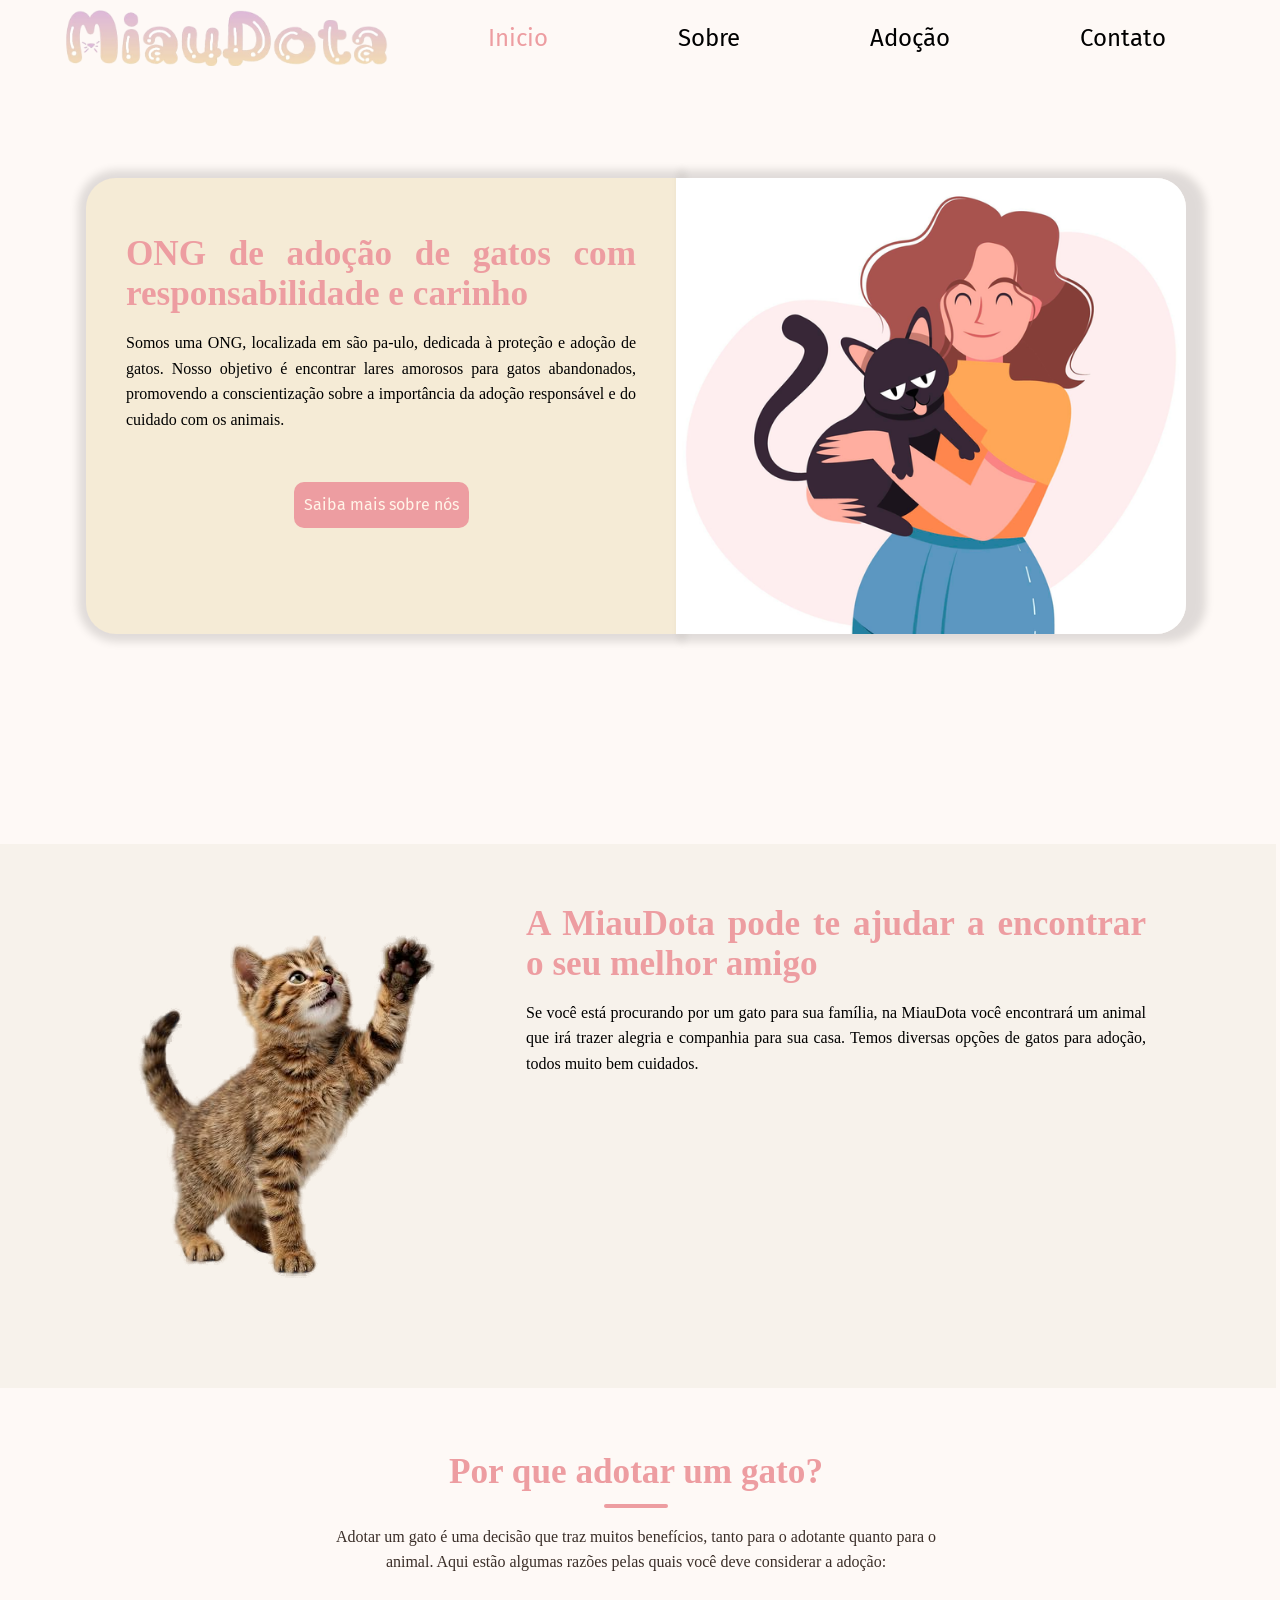
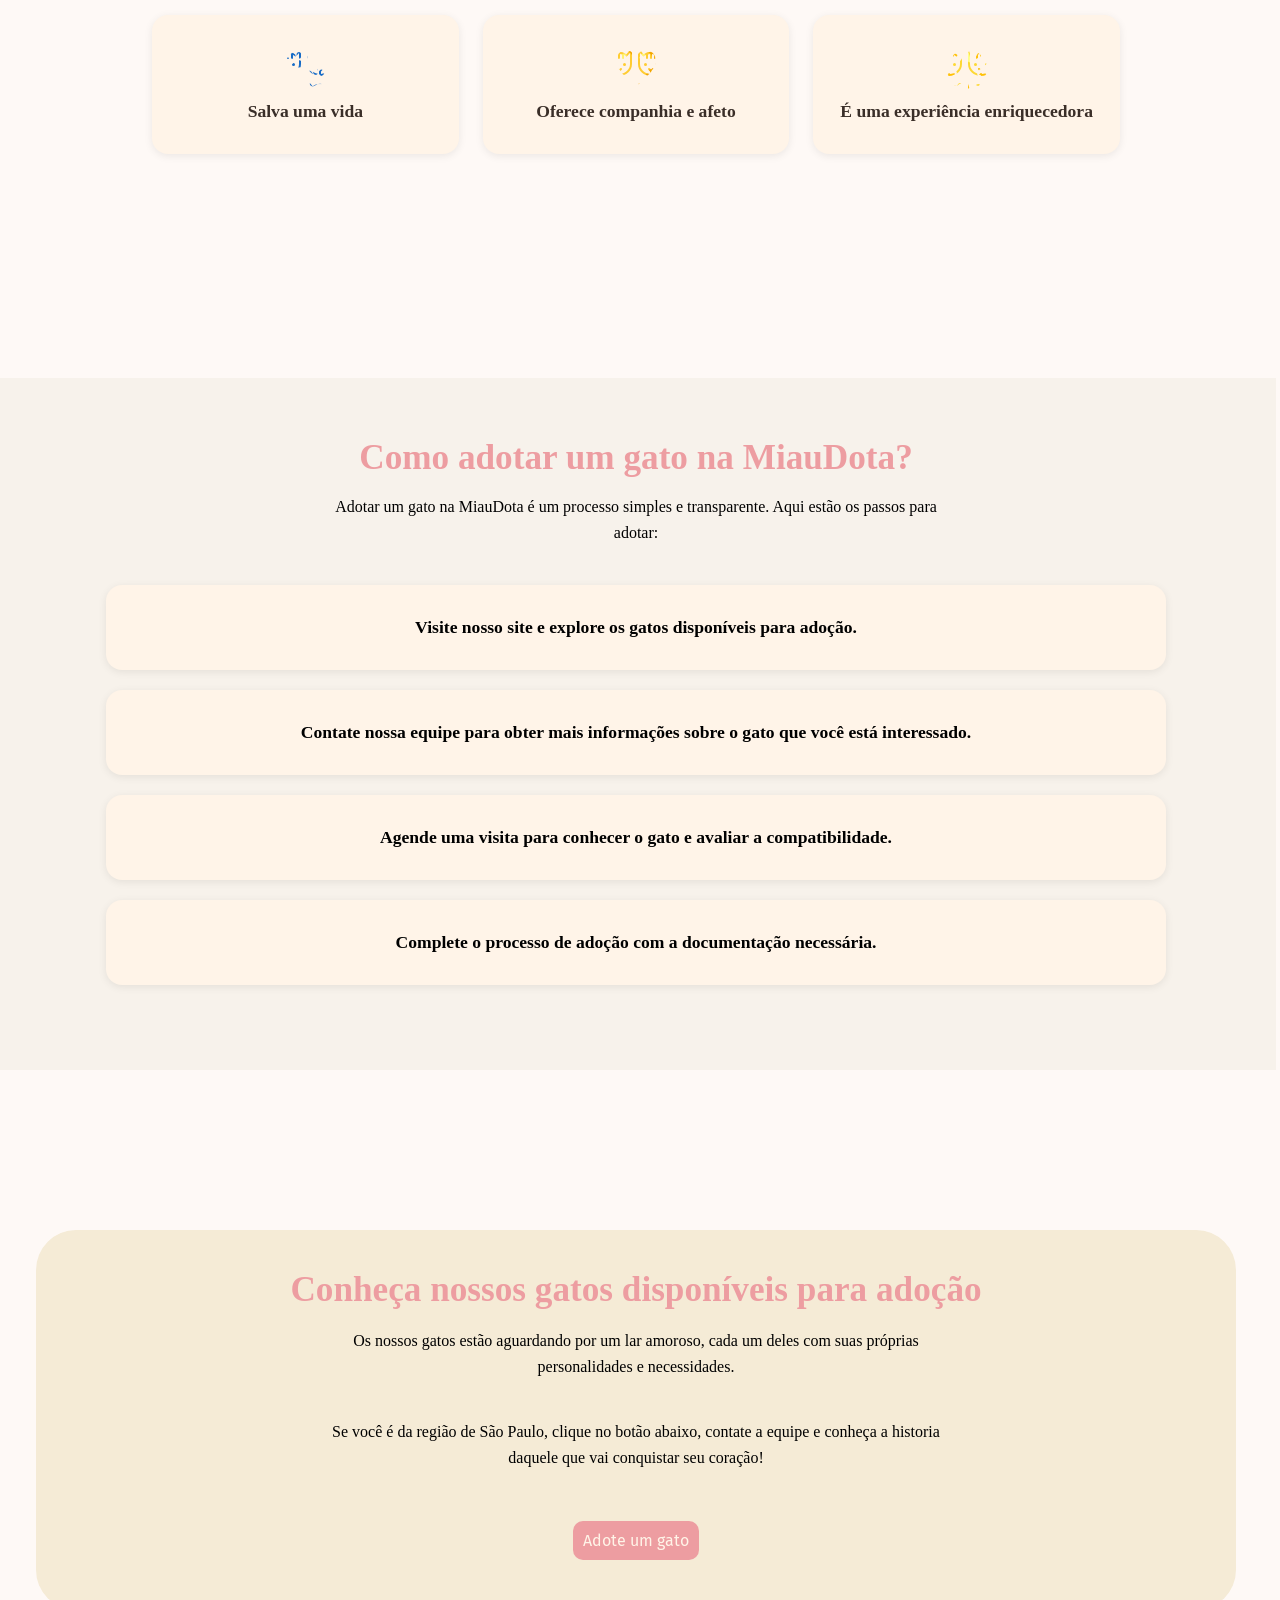
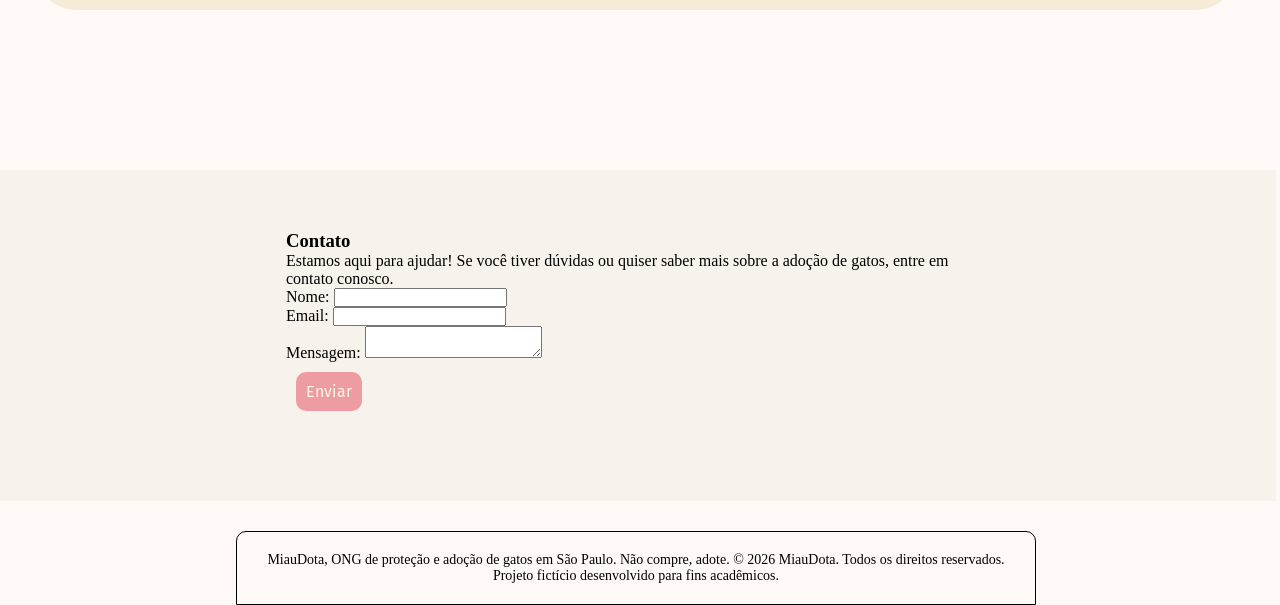
==== commit 6dcb7df2: "Merge branch 'main' into global" ====
--- a/index.html
+++ b/index.html
@@ -2,7 +2,7 @@
 <html lang="pt-br">
 <head>
     <meta charset="UTF-8">
-    <meta name="viewport" content="width=device-width, initial-scale=1.0">
+    <meta name="v+iewport" content="width=device-width, initial-scale=1.0">
     <title>Inicio | MiauDota</title>
     <link rel="stylesheet" href="src/css/paginas/index.css">
     <script src="src/js/paginas/index.js" defer></script>
@@ -25,8 +25,8 @@
         <section id="introducao">
             <div class="caixa-texto">
                 <h3>ONG de adoção de gatos com responsabilidade e carinho</h3>
-                <p>Somos uma ONG, localizada em são paulo, dedicada à proteção e adoção de gatos. Nosso objetivo é encontrar lares amorosos para gatos abandonados, promovendo a conscientização sobre a importância da adoção responsável e do cuidado com os animais.</p>
-                <p><a class="botao-decorativo" href="src/paginas/sobre.html">Saiba mais sobre nós</a></p>
+                <p>Somos uma ONG, localizada em são pa-ulo, dedicada à proteção e adoção de gatos. Nosso objetivo é encontrar lares amorosos para gatos abandonados, promovendo a conscientização sobre a importância da adoção responsável e do cuidado com os animais.</p>
+                <p><a class="botao-decorativo" href="/src/paginas/sobre.html">Saiba mais sobre nós</a></p>
             </div>
             <div class="caixa-imagem">
                 <img src="src/assets/imagens/abraco-gato.png">
@@ -76,7 +76,7 @@
             <h3>Conheça nossos gatos disponíveis para adoção</h3>
             <p>Os nossos gatos estão aguardando por um lar amoroso, cada um deles com suas próprias personalidades e necessidades.</p>
             <p>Se você é da região de São Paulo, clique no botão abaixo, contate a equipe e conheça a historia daquele que vai conquistar seu coração!</p>
-            <a class="botao-decorativo" href="src/paginas/adocao.html">Adote um gato</a>
+            <a class="botao-decorativo" href="/src/paginas/adocao.html">Adote um gato</a>
         </section>
 
         <section id="entrar-contato">
--- a/src/css/paginas/index.css
+++ b/src/css/paginas/index.css
@@ -235,17 +235,7 @@
     border-radius: 40px;
     padding: 60px 50px 80px 50px;
     background-color: transparent;
-    position: relative;
-    --contato-painel: var(--cor-texto, #3a2e28);          /* fundo do painel escuro */
-    --contato-destaque: var(--cor-principal, #f28c38);    /* título sobre fundo escuro */
-    --contato-destaque-escuro: #b45309;                   /* botão e links sobre fundo claro */
-    --contato-destaque-hover: #92400e;
-    --contato-fundo: var(--cor-fundo-suave, #fff4e8);
-    --contato-campo-fundo: #f8f8f8;
-    --contato-borda: #8f8882;
-    --contato-texto-suave: #6b645e;
-    --contato-erro: #b42318;
-    --contato-raio: 24px;
+    position: relative; 
 }
 #entrar-contato::after{
     content: "";
@@ -258,101 +248,19 @@
     background-color: var(--cor-fundo-segundario);
     z-index: -1;
 }
-.contato-geral{
-    display: grid;
-    grid-template-columns: minmax(0, 47fr) minmax(0, 53fr);
-    max-width: 1000px;
-    margin: 0 auto;
-    overflow: hidden;
-    background: #fff;
-    padding: 64px 16px;
-    background: transparent;
-}
-.contato-cartao{
-    display: flex;
-    flex-direction: column;
-    padding: 48px 40px;
-    background: var(--contato-painel);
-    color: var(--cor-titulos);    
-    border-radius: 24px 0px 0px 24px;
-}
-.contato-assunto > h3{
-    margin: 0 0 32px;
-    font-size: clamp(1.5rem, 3vw, 1.9rem);
-    font-weight: 800;
-    line-height: 1.2;
-    color: var(--cor-titulos);
-}
-.contato-assunto > p{
-    display: grid;
-    gap: 28px;
-    margin: 0;
-    padding: 0;
-    list-style: none;
-}
-.contato-form {
-    display: flex;
-    flex-direction: column;
-    justify-content: center;
-    gap: 20px;
-    padding: 48px 40px;
-    background: #fff;
-}
-.contato-campo {
-    display: flex;
-    flex-direction: column;
-    gap: 8px;
-}
-.contato-campo label {
-    font-size: 0.95rem;
-    font-weight: 700;
-    color: var(--contato-painel);
-}
-.contato-form input, .contato-form textarea {
-    box-sizing: border-box;
-    width: 100%;
-    padding: 14px 16px;
-    font: inherit;
-    font-size: 1rem;                  /* 16px evita zoom automático no iPhone */
-    color: var(--contato-painel);
-    background: var(--contato-campo-fundo);
-    border: 1px solid var(--contato-borda);
-    border-radius: 14px;
-    transition: border-color 0.2s ease, background-color 0.2s ease;
-}
-.contato-form input,
-.contato-form textarea {
-    box-sizing: border-box;
-    width: 100%;
-    padding: 14px 16px;
-    font: inherit;
-    font-size: 1rem;                  /* 16px evita zoom automático no iPhone */
-    color: var(--contato-painel);
-    background: var(--contato-campo-fundo);
-    border: 1px solid var(--contato-borda);
-    border-radius: 14px;
-    transition: border-color 0.2s ease, background-color 0.2s ease;
-}
-
-.contato-form input::placeholder, .contato-form textarea::placeholder {
-    color: var(--contato-texto-suave);
-    opacity: 1;                       /* o Firefox deixa o placeholder transparente */
-}
-
-.contato-form input:hover, .contato-form textarea:hover {
-    border-color: var(--contato-painel);
-}
-
-/* Foco: mantém o contorno (acessibilidade) e muda a borda */
-.contato-form input:focus-visible, .contato-form textarea:focus-visible {
-    background: #fff;
-    border-color: var(--contato-destaque-escuro);
-    outline: 3px solid rgba(180, 83, 9, 0.35);
-    outline-offset: 2px;
-}
-
-.contato-form textarea {
-    min-height: 140px;
-    line-height: 1.5;
-    resize: vertical;                 /* ninguém quebra o layout arrastando de lado */
-}+#entrar-contato > .caixa-texto{
+    flex: 0.5;
+    box-shadow: 0px 0px 0px 0px;
+}
+.caixa-form{
+    font-size: 1.6rem;
+    text-align: center;
+    flex: 1;
+    background-color: var(--cor-sombra);
+    border-radius: 0px 40px 40px 0px;
+}
+.caixa-form > form > label, .caixa-form > form > input {
+    margin: 20px auto 0px auto;
+    display: flex;
+    color: var(--cor-titulos);
+}
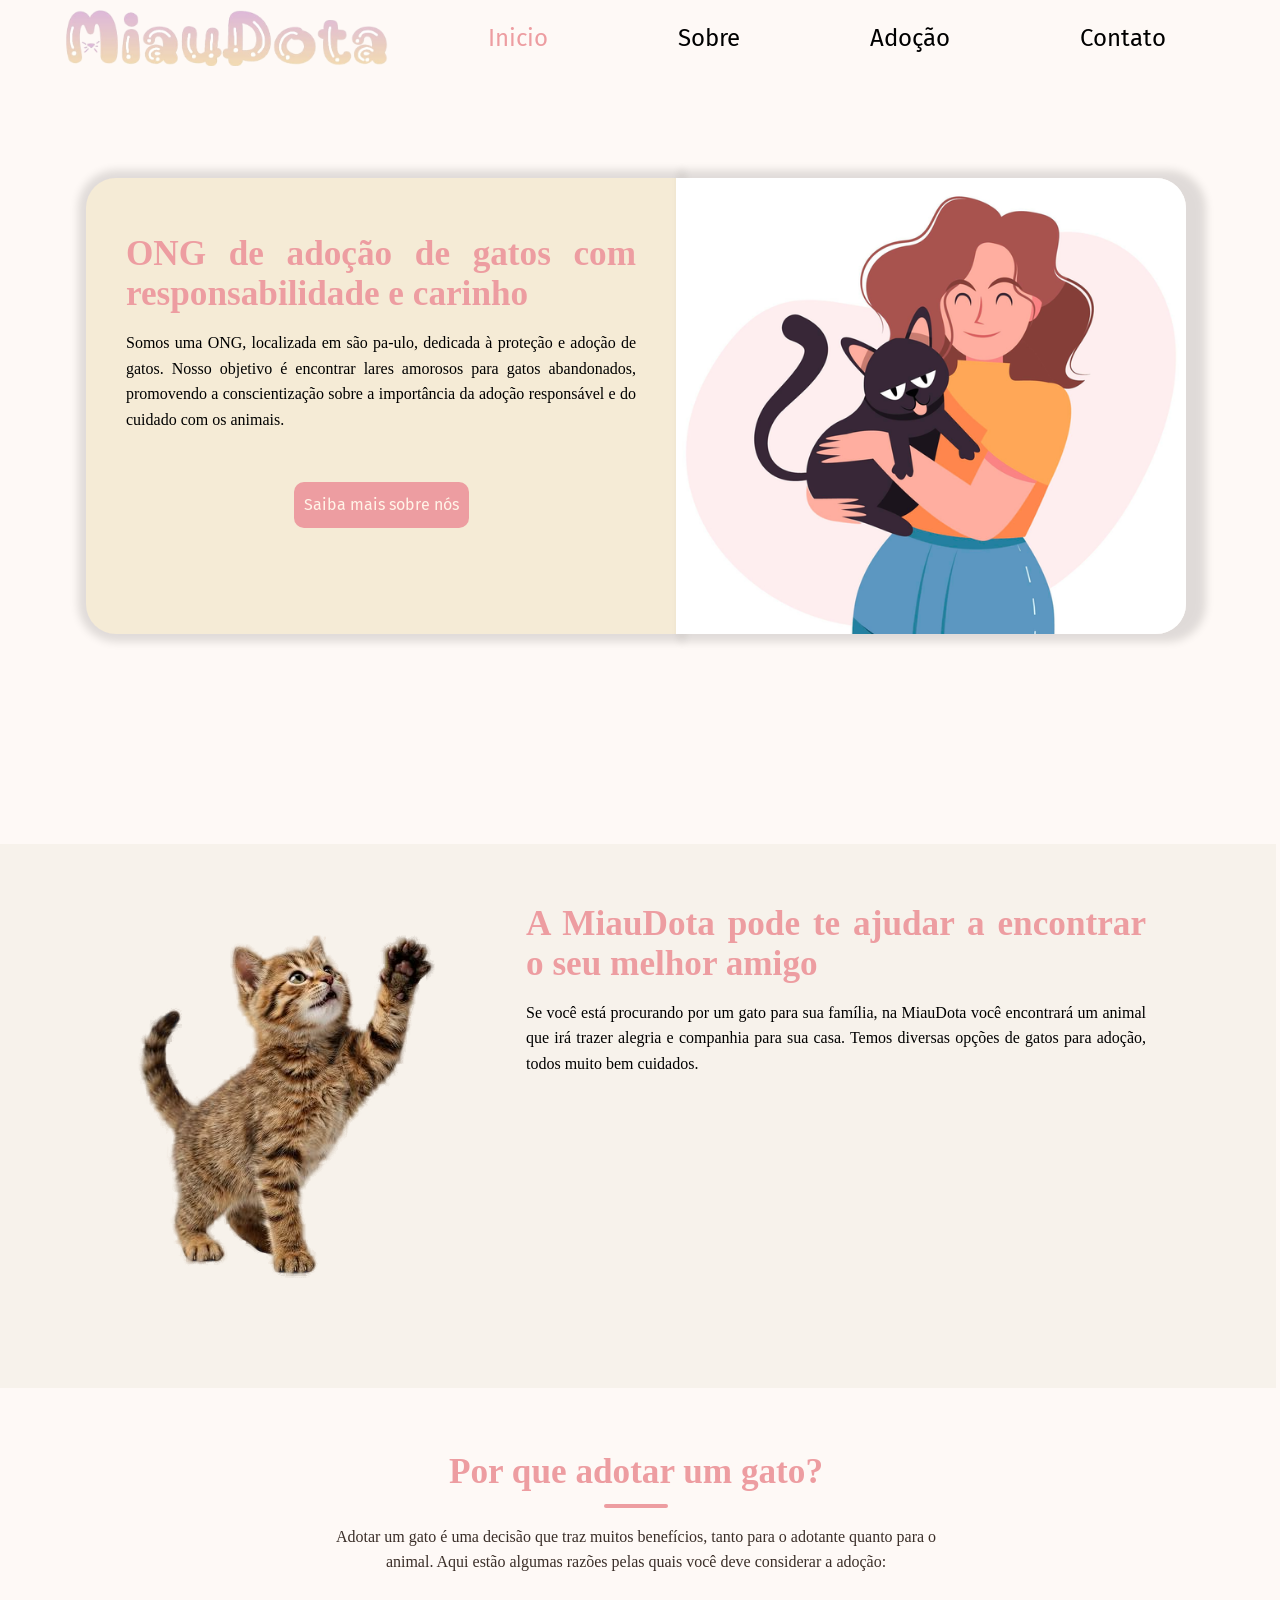
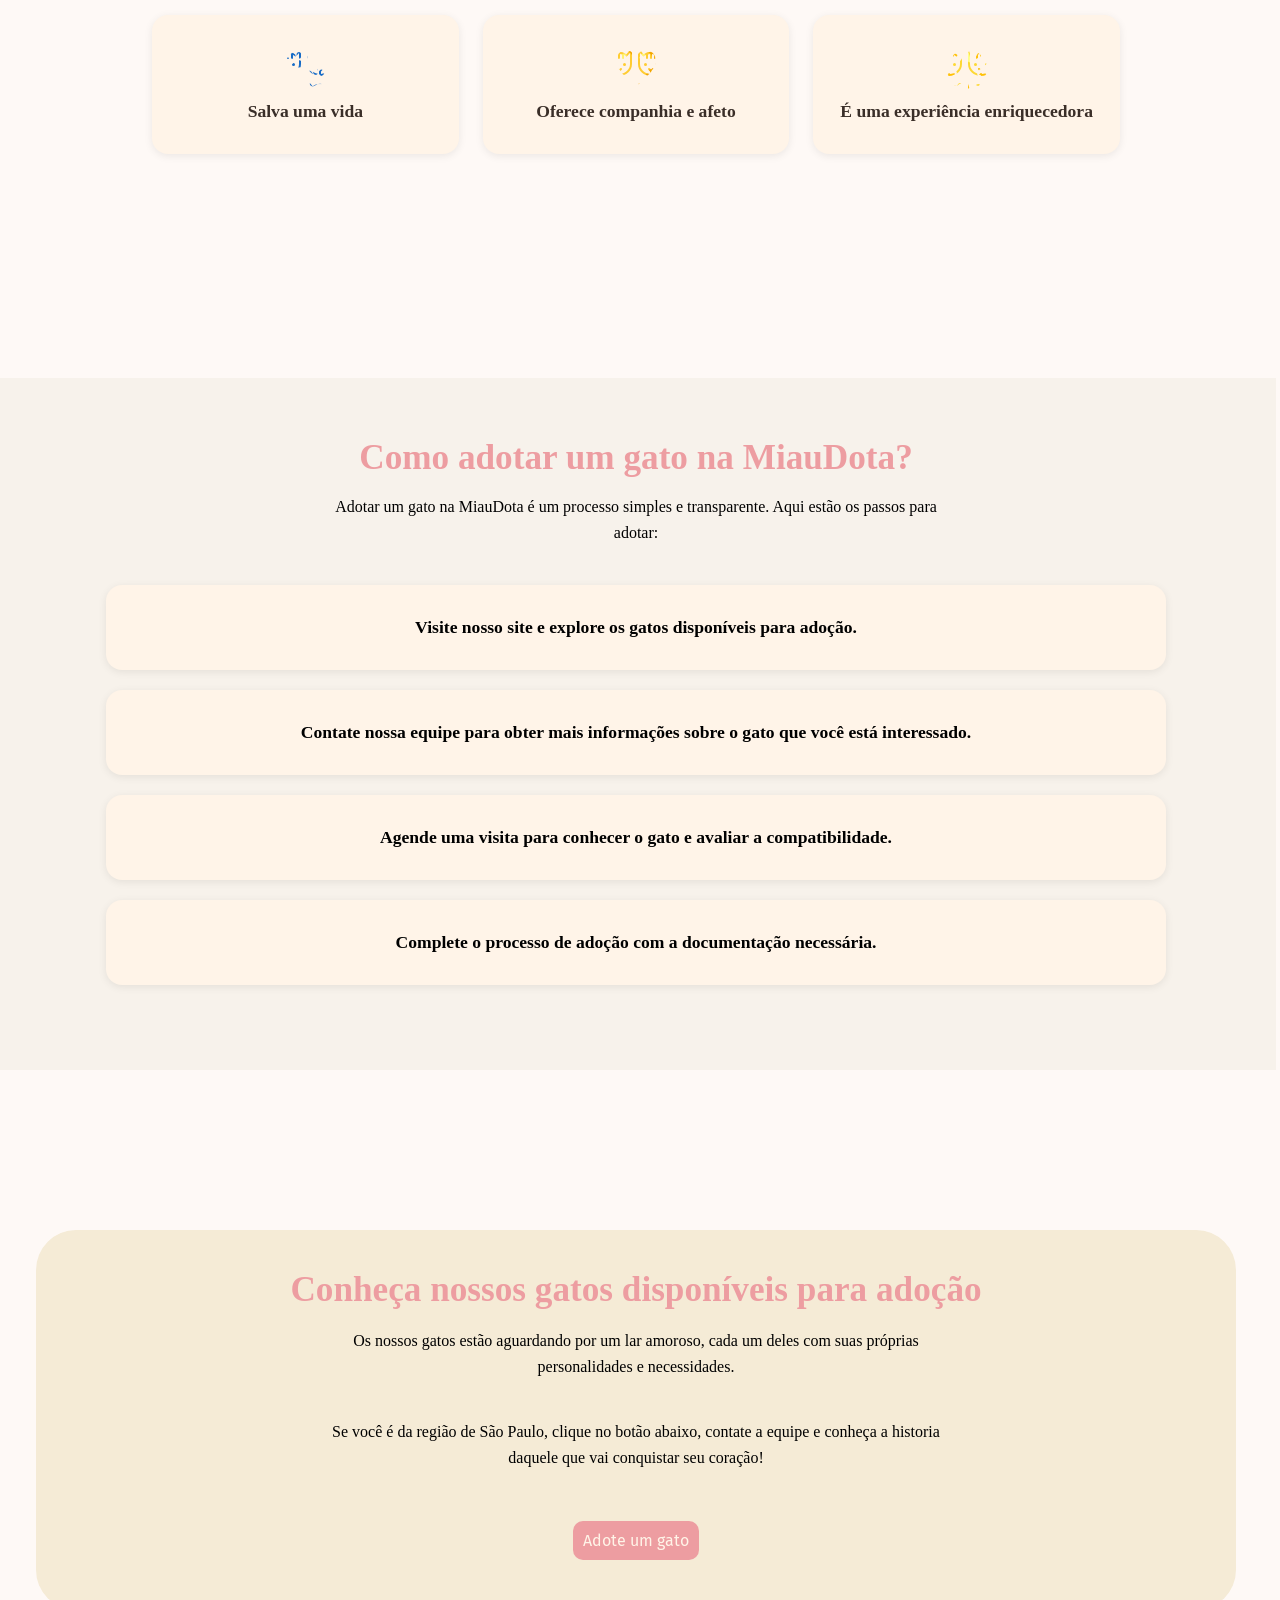
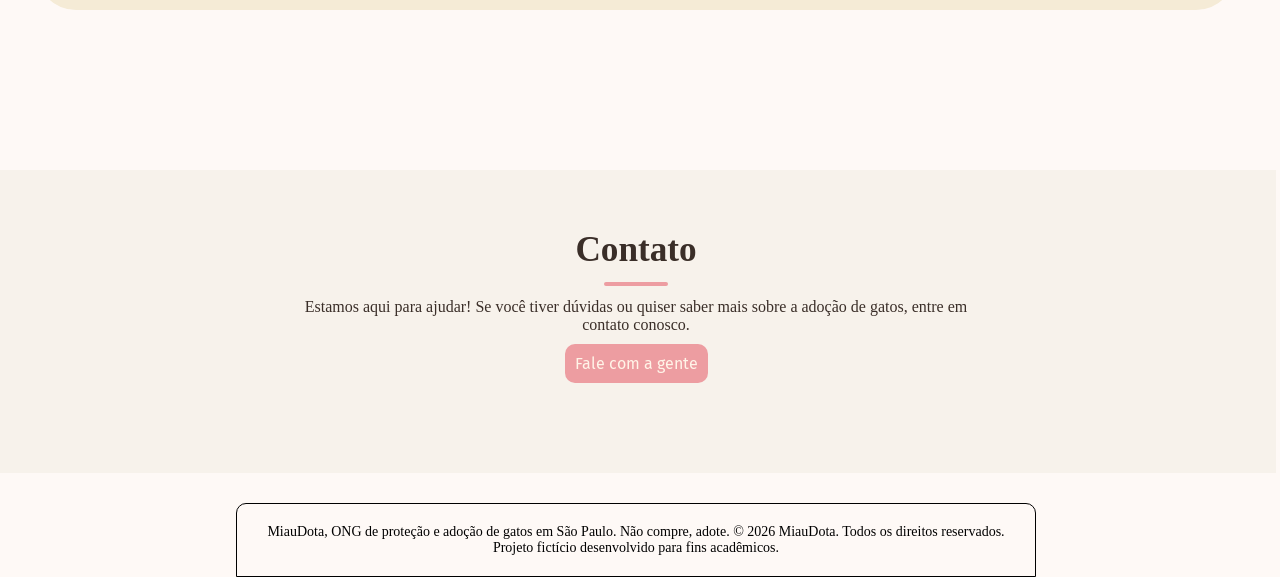
==== commit 38cdfd97: "index e adocao" ====
--- a/index.html
+++ b/index.html
@@ -80,28 +80,10 @@
         </section>
 
         <section id="entrar-contato">
-            <div class="contato-geral">
-                <div class="contato-cartao">
-                    <div class="contato-assunto">
-                    <h3>Contato</h3>
-                    <p>Estamos aqui para ajudar! Se você tiver dúvidas ou quiser saber mais sobre a adoção de gatos, entre em contato conosco.</p>
-                    </div>
-                </div>
-                <form class="contato-form" action="/src/paginas/contato.html" method="POST">
-                    <div class="contato-campo">
-                        <label for="nome">Nome:</label>
-                        <input type="text" id="nome" name="nome" required>
-                    </div>
-                    <div class="contato-campo">
-                        <label for="email">Email:</label>
-                        <input type="email" id="email" name="email" required>
-                    </div>
-                    <div class="contato-campo">
-                        <label for="mensagem">Mensagem:</label>
-                        <textarea id="mensagem" name="mensagem" required></textarea>
-                    </div>
-                    <a class="botao-decorativo" href="src/paginas/contato.html/#formulario">Enviar</a>
-                </form>
+            <div class="contato-assunto">
+                <h3>Contato</h3>
+                <p>Estamos aqui para ajudar! Se você tiver dúvidas ou quiser saber mais sobre a adoção de gatos, entre em contato conosco.</p>
+                <a class="botao-decorativo" href="src/paginas/contato.html/#formulario">Fale com a gente</a>
             </div>
         </section>
     </main>
--- a/src/css/paginas/index.css
+++ b/src/css/paginas/index.css
@@ -227,17 +227,17 @@
 }
 
 /* Ultima seção */
-#entrar-contato{
+#entrar-contato {
+    position: relative;
     max-width: 800px;
-    width: 100%;
-    display: flex;
-    margin: 10rem auto 0 auto;
-    border-radius: 40px;
-    padding: 60px 50px 80px 50px;
-    background-color: transparent;
-    position: relative; 
-}
-#entrar-contato::after{
+    margin: 10rem auto 0;
+    padding: 60px 50px 80px;
+    text-align: center;
+    color: var(--cor-texto);
+}
+
+/* Faixa de fundo na largura da tela, atrás da seção */
+#entrar-contato::after {
     content: "";
     position: absolute;
     top: 0;
@@ -248,19 +248,82 @@
     background-color: var(--cor-fundo-segundario);
     z-index: -1;
 }
-#entrar-contato > .caixa-texto{
-    flex: 0.5;
-    box-shadow: 0px 0px 0px 0px;
-}
-.caixa-form{
-    font-size: 1.6rem;
-    text-align: center;
-    flex: 1;
-    background-color: var(--cor-sombra);
-    border-radius: 0px 40px 40px 0px;
-}
-.caixa-form > form > label, .caixa-form > form > input {
-    margin: 20px auto 0px auto;
-    display: flex;
-    color: var(--cor-titulos);
-}
+
+/* Título com traço rosa embaixo */
+#entrar-contato h3 {
+    margin: 0 0 12px;
+    font-size: clamp(1.6rem, 4vw, 2.2rem);
+    color: var(--cor-texto);
+}
+
+#entrar-contato h3::after {
+    content: "";
+    display: block;
+    width: 64px;
+    height: 4px;
+    margin: 12px auto 0;
+    background: var(--cor-titulos);
+    border-radius: 2px;
+}
+
+#entrar-contato > p {
+    max-width: 560px;
+    margin: 0 auto 32px;
+    line-height: 1.6;
+}
+
+.contato-form {
+    display: grid;
+    gap: 20px;
+    padding: 40px;
+    text-align: left;
+    background: #fff;
+    border-radius: 24px;
+    box-shadow: 0 12px 32px var(--cor-sombra);
+}
+
+.contato-campo {
+    display: grid;
+    gap: 8px;
+}
+
+.contato-campo label {
+    font-weight: 700;
+}
+
+.contato-form input,
+.contato-form textarea {
+    box-sizing: border-box;
+    width: 100%;
+    padding: 14px 16px;
+    font: inherit;
+    font-size: 1rem;
+    color: var(--cor-texto);
+    background: var(--cor-fundo-suave);
+    border: 1px solid #8f8882;
+    border-radius: var(--raio);
+    transition: border-color 0.2s ease, box-shadow 0.2s ease;
+}
+
+.contato-form textarea {
+    min-height: 140px;
+    line-height: 1.5;
+    resize: vertical;
+}
+
+.contato-form ::placeholder {
+    color: var(--cor-texto);
+    opacity: 0.75;
+}
+
+.contato-form input:hover,
+.contato-form textarea:hover {
+    border-color: var(--cor-texto);
+}
+
+.contato-form input:focus-visible,
+.contato-form textarea:focus-visible {
+    outline: none;
+    border-color: var(--cor-texto);
+    box-shadow: 0 0 0 4px rgba(242, 140, 56, 0.35);
+}
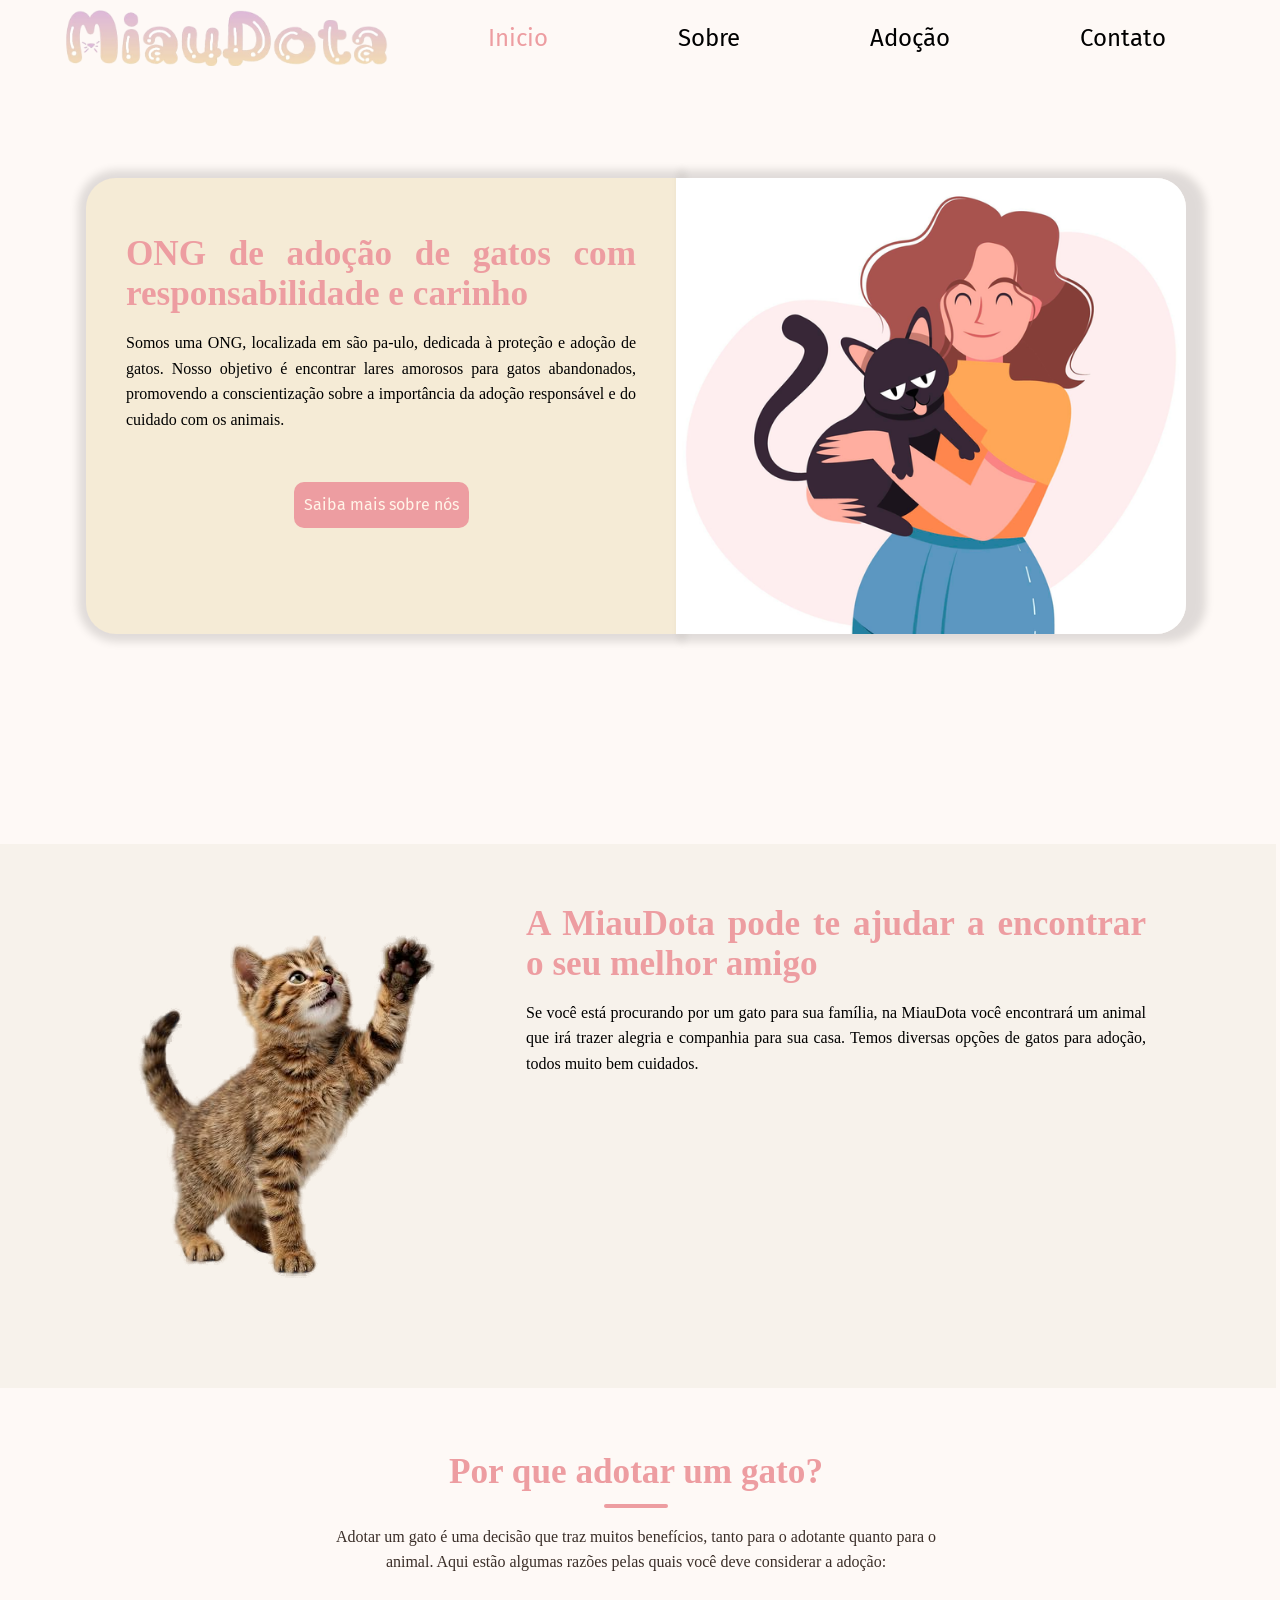
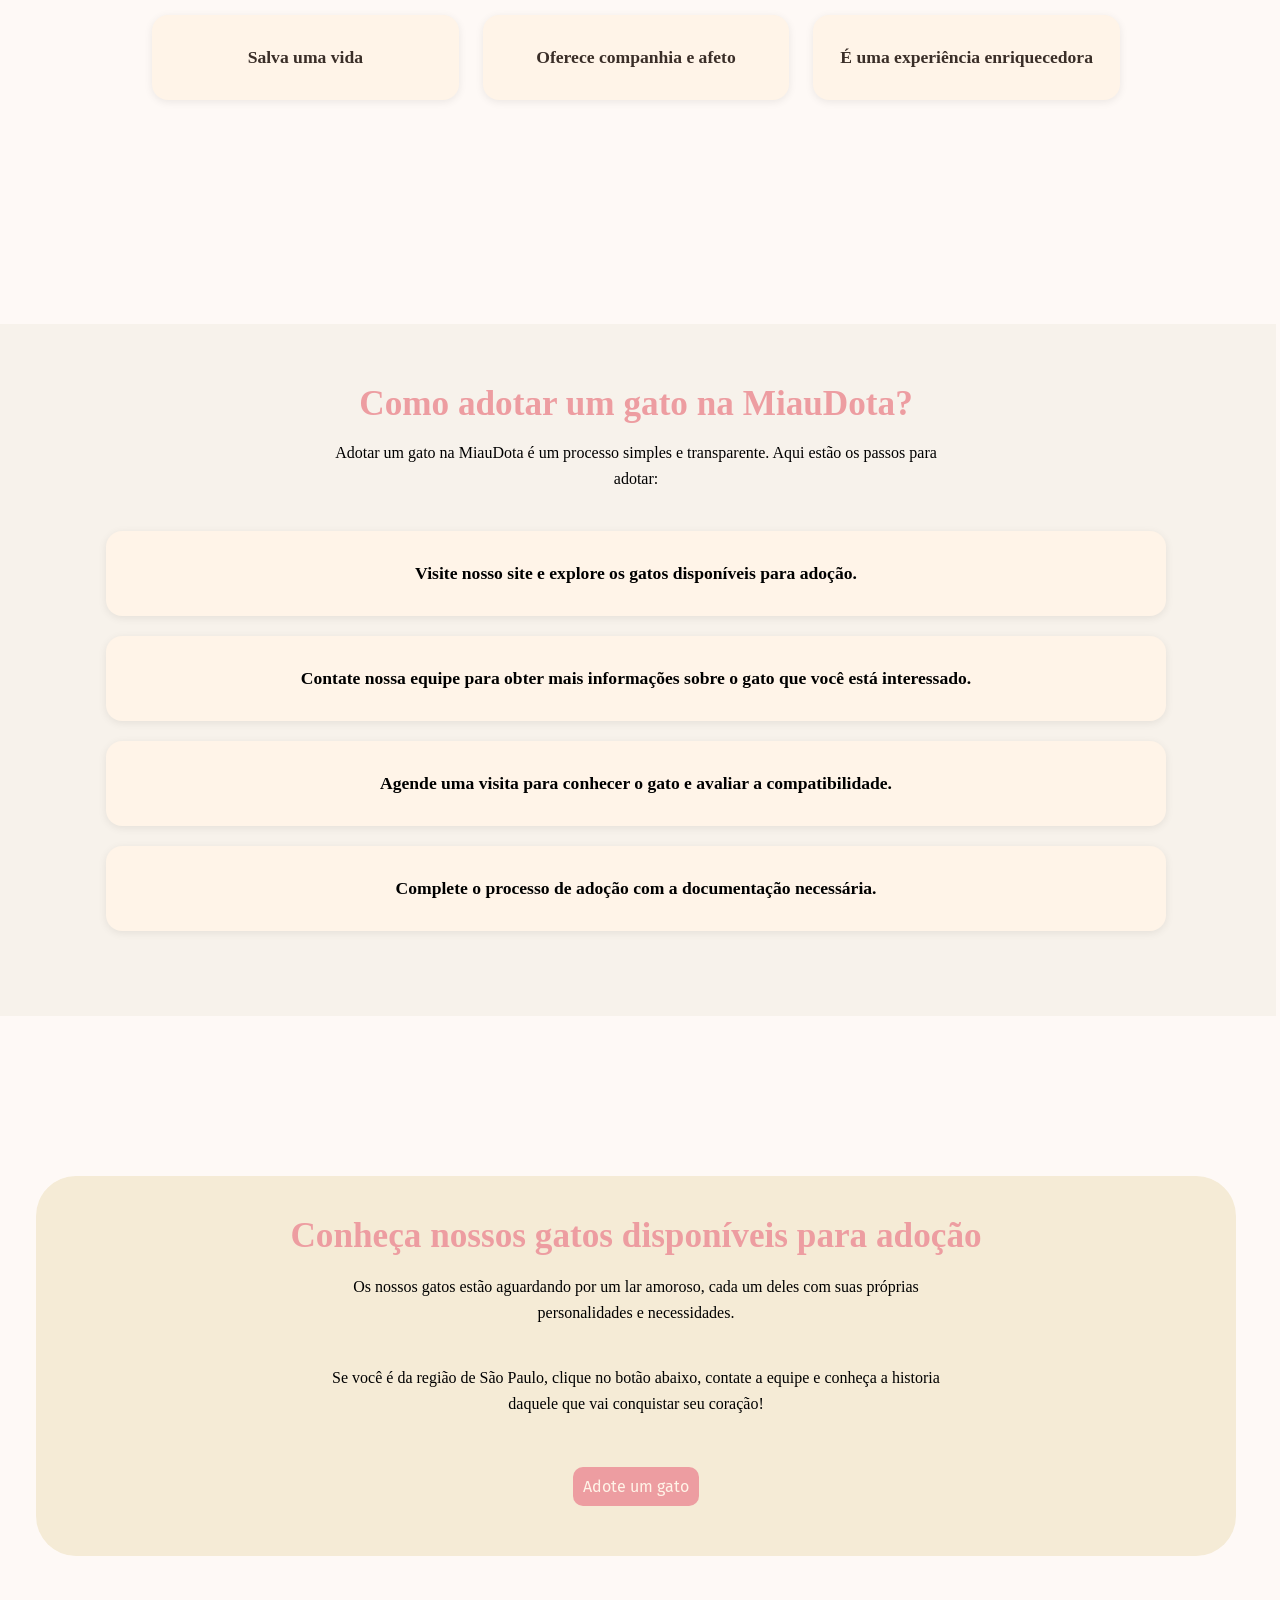
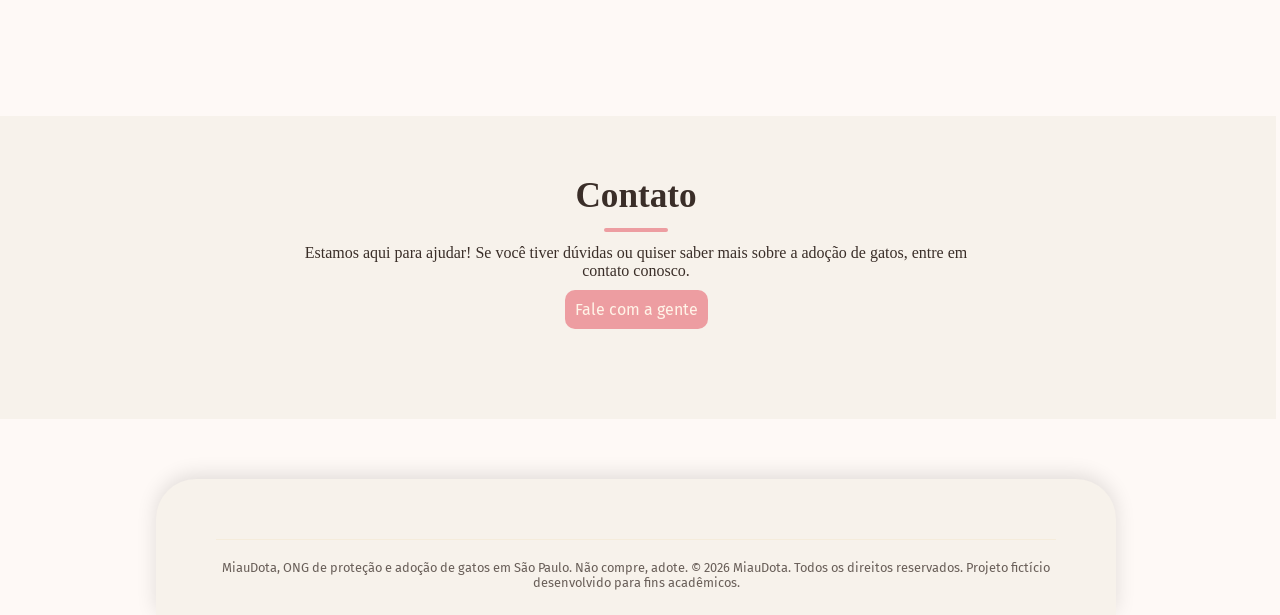
==== commit f735654a: "final" ====
--- a/index.html
+++ b/index.html
@@ -2,7 +2,7 @@
 <html lang="pt-br">
 <head>
     <meta charset="UTF-8">
-    <meta name="v+iewport" content="width=device-width, initial-scale=1.0">
+    <meta name="viewport" content="width=device-width, initial-scale=1.0">
     <title>Inicio | MiauDota</title>
     <link rel="stylesheet" href="src/css/paginas/index.css">
     <script src="src/js/paginas/index.js" defer></script>
@@ -10,6 +10,8 @@
 <body>
     <header>
         <nav>
+        <input type="checkbox" id="menu-toggle">
+        <label for="menu-toggle" class="menu-hamburguer"><span></span></label>
             <ul>
                 <a href="index.html">
                     <img src="src/assets/imagens/MiauDota.png" alt="Logo da MiauDota">
@@ -26,7 +28,7 @@
             <div class="caixa-texto">
                 <h3>ONG de adoção de gatos com responsabilidade e carinho</h3>
                 <p>Somos uma ONG, localizada em são pa-ulo, dedicada à proteção e adoção de gatos. Nosso objetivo é encontrar lares amorosos para gatos abandonados, promovendo a conscientização sobre a importância da adoção responsável e do cuidado com os animais.</p>
-                <p><a class="botao-decorativo" href="/src/paginas/sobre.html">Saiba mais sobre nós</a></p>
+                <p><a class="botao-decorativo" href="src/paginas/sobre.html">Saiba mais sobre nós</a></p>
             </div>
             <div class="caixa-imagem">
                 <img src="src/assets/imagens/abraco-gato.png">
@@ -76,14 +78,14 @@
             <h3>Conheça nossos gatos disponíveis para adoção</h3>
             <p>Os nossos gatos estão aguardando por um lar amoroso, cada um deles com suas próprias personalidades e necessidades.</p>
             <p>Se você é da região de São Paulo, clique no botão abaixo, contate a equipe e conheça a historia daquele que vai conquistar seu coração!</p>
-            <a class="botao-decorativo" href="/src/paginas/adocao.html">Adote um gato</a>
+            <a class="botao-decorativo" href="src/paginas/adocao.html">Adote um gato</a>
         </section>
 
         <section id="entrar-contato">
             <div class="contato-assunto">
                 <h3>Contato</h3>
                 <p>Estamos aqui para ajudar! Se você tiver dúvidas ou quiser saber mais sobre a adoção de gatos, entre em contato conosco.</p>
-                <a class="botao-decorativo" href="src/paginas/contato.html/#formulario">Fale com a gente</a>
+                <a class="botao-decorativo" href="src/paginas/contato.html">Fale com a gente</a>
             </div>
         </section>
     </main>
--- a/src/css/paginas/index.css
+++ b/src/css/paginas/index.css
@@ -153,13 +153,7 @@
     display: block;
     margin-bottom: 12px;
     font-size: 2.2rem;
-    -webkit-mask-image: url("/src/assets/imagens/cat.svg");
-    mask-image: url("/src/assets/imagens/cat.svg");
-}
-
-#por-que-adotar li:nth-child(1)::before { content: "🐾"; }
-#por-que-adotar li:nth-child(2)::before { content: "💛"; }
-#por-que-adotar li:nth-child(3)::before { content: "🌟"; }
+}
 
 /* quarta seção */
 #como-adotar{
@@ -236,7 +230,6 @@
     color: var(--cor-texto);
 }
 
-/* Faixa de fundo na largura da tela, atrás da seção */
 #entrar-contato::after {
     content: "";
     position: absolute;
@@ -248,8 +241,6 @@
     background-color: var(--cor-fundo-segundario);
     z-index: -1;
 }
-
-/* Título com traço rosa embaixo */
 #entrar-contato h3 {
     margin: 0 0 12px;
     font-size: clamp(1.6rem, 4vw, 2.2rem);
@@ -326,4 +317,61 @@
     outline: none;
     border-color: var(--cor-texto);
     box-shadow: 0 0 0 4px rgba(242, 140, 56, 0.35);
-}+}
+@media (max-width: 900px){
+    #introducao{
+        flex-direction: column;
+        padding: 20px;
+    }
+    .caixa-texto{
+        padding: 30px 20px;
+        border-radius: 30px 30px 0 0;
+    }
+    .caixa-imagem{
+        border-radius: 0 0 30px 30px;
+        box-shadow: 0px 8px 8px 8px var(--cor-sombra);
+    }
+    .caixa-imagem > img{
+        width: 100%;
+    }
+    #encontre-amigo{
+        flex-direction: column;
+        margin-top: 5rem;
+        padding: 40px 20px 50px 20px;
+    }
+    .caixa-gato-curioso{
+        padding: 0 10px 30px 10px;
+    }
+    #como-adotar{
+        margin-top: 5rem;
+        padding: 40px 20px;
+    }
+    #como-adotar > ol{
+        padding: 0;
+    }
+    #gatos-disponiveis{
+        margin: 5rem 16px 0 16px;
+        width: auto;
+        padding: 30px 16px;
+    }
+    #entrar-contato{
+        margin-top: 5rem;
+        padding: 40px 20px 50px 20px;
+    }
+    .contato-form{
+        padding: 24px 18px;
+    }
+}
+ 
+@media (max-width: 480px){
+    #por-que-adotar{
+        padding: 40px 16px;
+    }
+    #por-que-adotar ul{
+        grid-template-columns: 1fr;
+    }
+    .caixa-texto > p,
+    .caixa-gato-curioso > p{
+        margin-bottom: 25px;
+    }
+}
